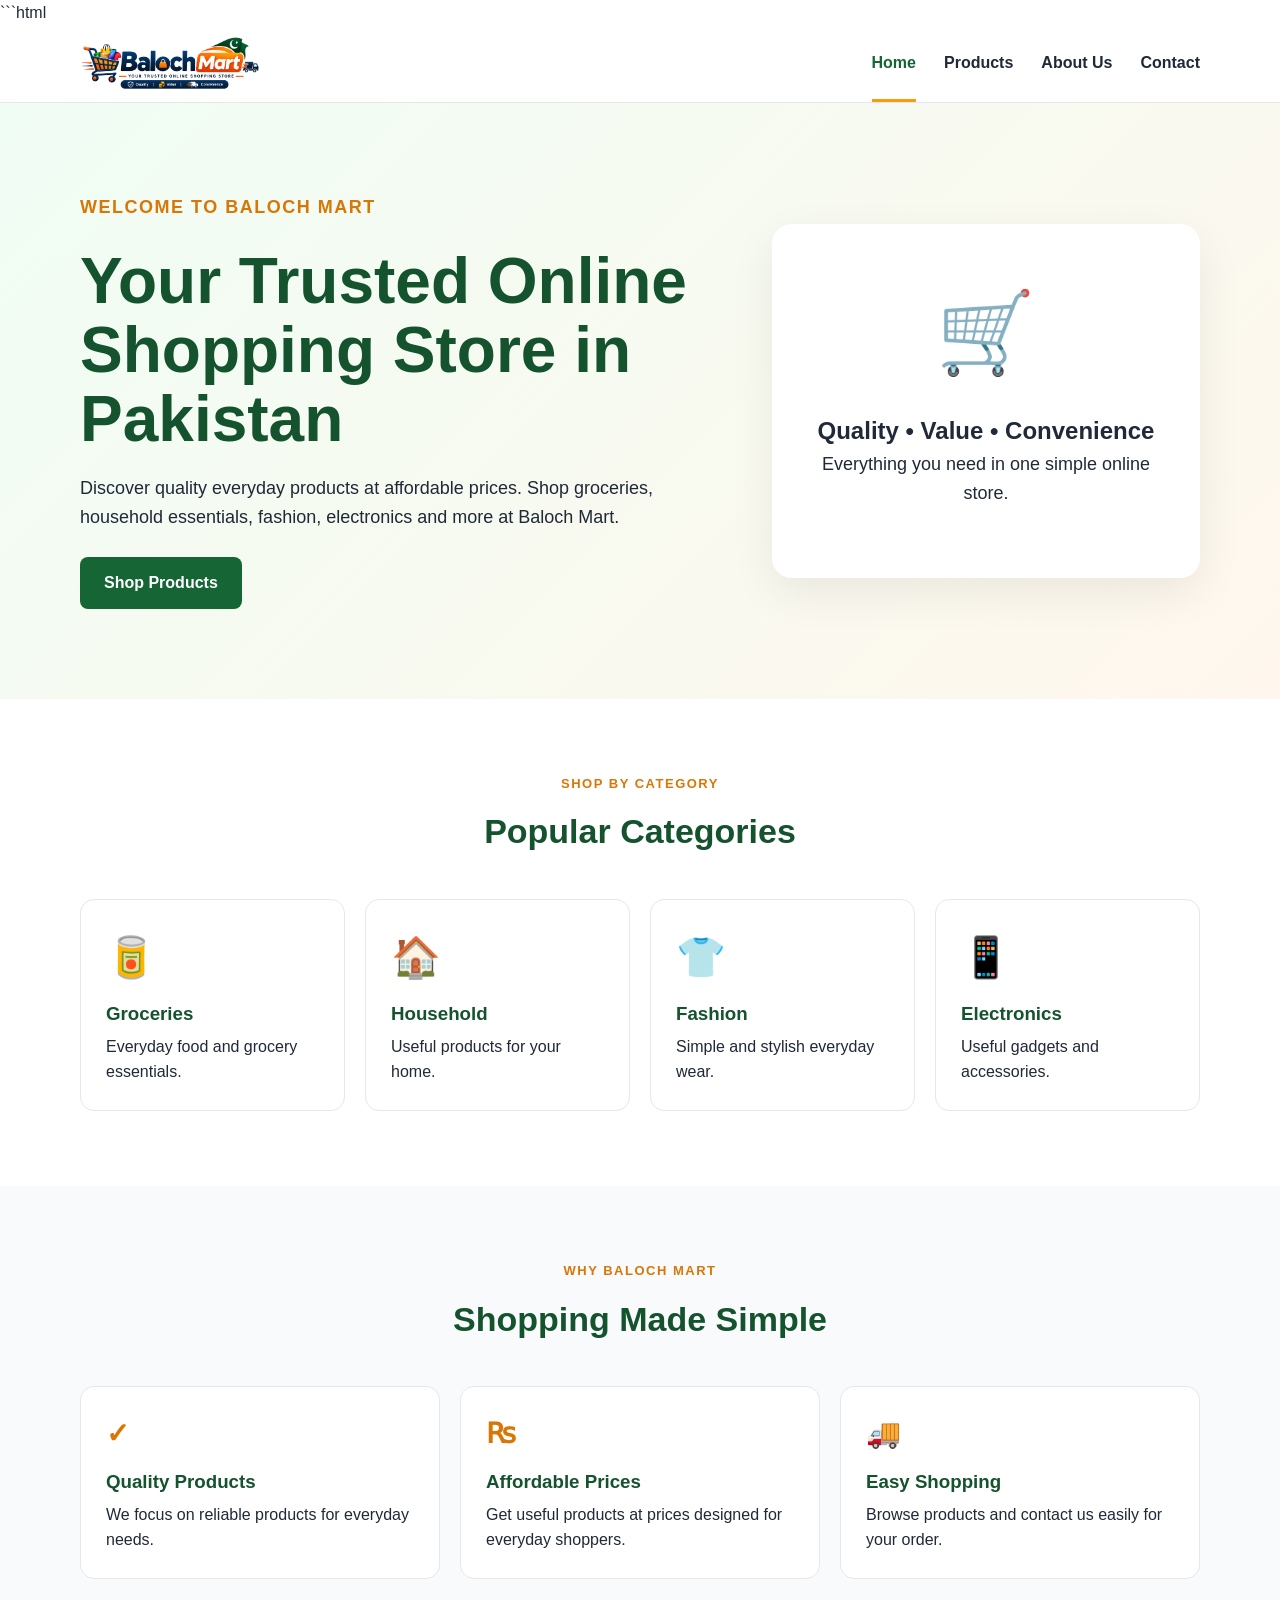
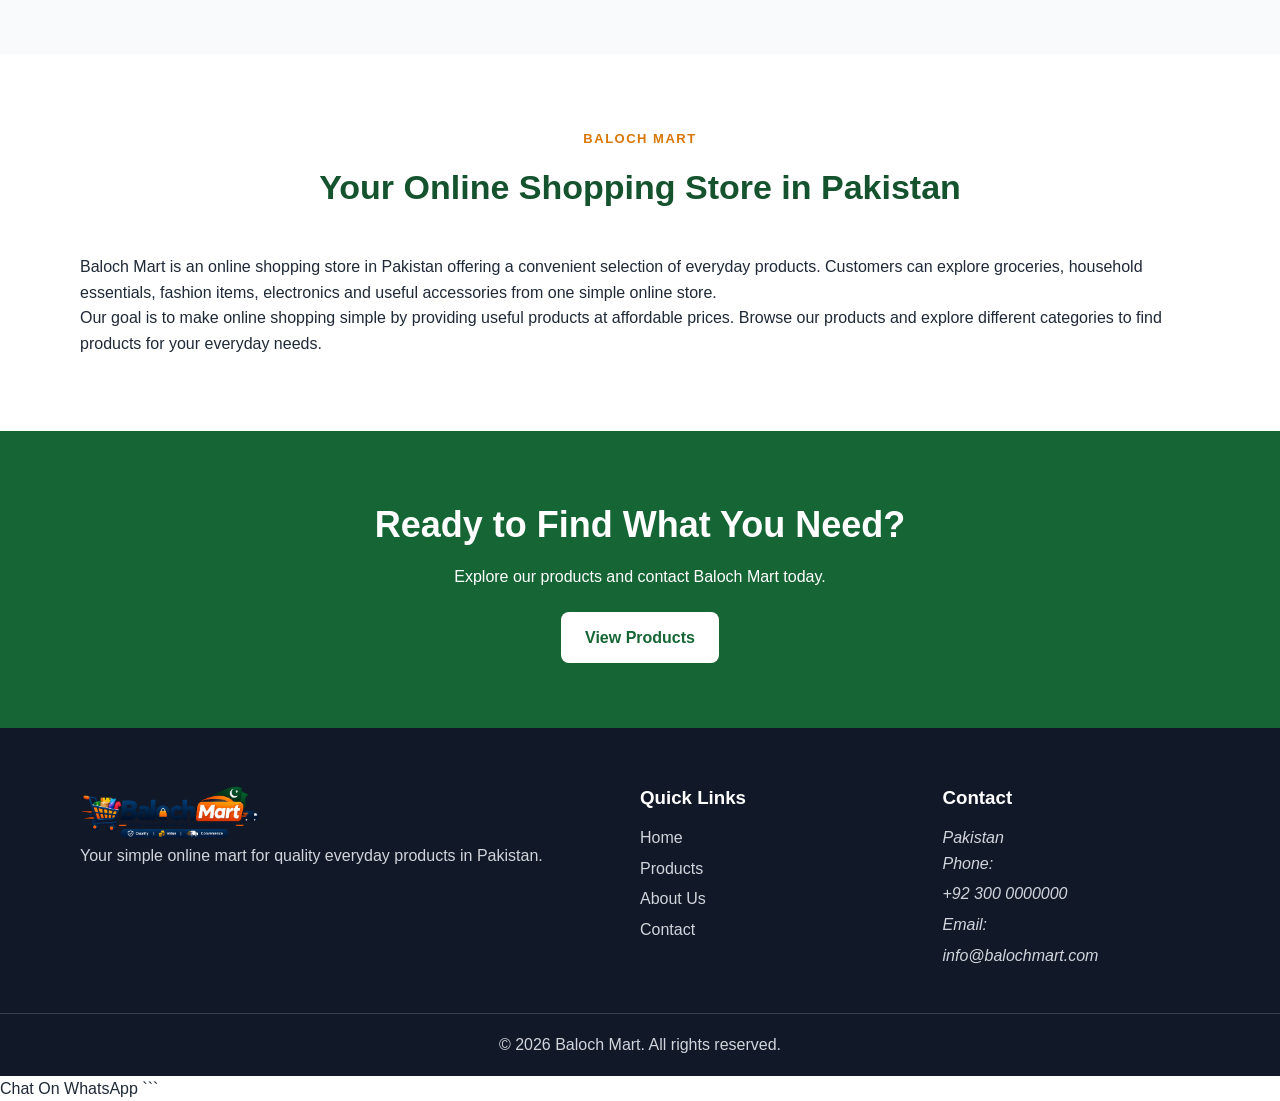
==== index.html @ 25682953 "Update index.html" ====
```html
<!DOCTYPE html>
<html lang="en">

<head>

    <!-- ==============================
         BASIC SEO
    =============================== -->

    <meta charset="UTF-8">

    <meta name="viewport"
          content="width=device-width, initial-scale=1.0">

    <title>
        Baloch Mart | Online Shopping Store in Pakistan
    </title>

    <meta name="description"
          content="Shop quality groceries, household essentials, fashion, electronics and everyday products at affordable prices from Baloch Mart, an online shopping store in Pakistan.">

    <meta name="robots"
          content="index, follow, max-image-preview:large, max-snippet:-1, max-video-preview:-1">

    <meta name="author"
          content="Baloch Mart">

    <meta name="language"
          content="English">

    <meta name="theme-color"
          content="#0f172a">


    <!-- ==============================
         CANONICAL
    =============================== -->

    <link rel="canonical"
          href="https://talibmari110-debug.github.io/balochmart/">


    <!-- ==============================
         FAVICON
    =============================== -->

    <link rel="icon"
          type="image/png"
          href="https://talibmari110-debug.github.io/balochmart/favicon.png">

    <link rel="apple-touch-icon"
          href="https://talibmari110-debug.github.io/balochmart/favicon.png">


    <!-- ==============================
         OPEN GRAPH / FACEBOOK
    =============================== -->

    <meta property="og:type"
          content="website">

    <meta property="og:title"
          content="Baloch Mart | Online Shopping Store in Pakistan">

    <meta property="og:description"
          content="Shop quality groceries, household essentials, fashion, electronics and everyday products at affordable prices from Baloch Mart.">

    <meta property="og:url"
          content="https://talibmari110-debug.github.io/balochmart/">

    <meta property="og:site_name"
          content="Baloch Mart">

    <meta property="og:locale"
          content="en_PK">

    <meta property="og:image"
          content="https://talibmari110-debug.github.io/balochmart/logo.png">

    <meta property="og:image:alt"
          content="Baloch Mart - Online Shopping Store in Pakistan">


    <!-- ==============================
         TWITTER / X
    =============================== -->

    <meta name="twitter:card"
          content="summary_large_image">

    <meta name="twitter:title"
          content="Baloch Mart | Online Shopping Store in Pakistan">

    <meta name="twitter:description"
          content="Shop groceries, household essentials, fashion, electronics and everyday products at affordable prices from Baloch Mart.">

    <meta name="twitter:image"
          content="https://talibmari110-debug.github.io/balochmart/logo.png">

    <meta name="twitter:image:alt"
          content="Baloch Mart Logo">


    <!-- ==============================
         PERFORMANCE
    =============================== -->

    <link rel="preconnect"
          href="https://fonts.googleapis.com">

    <link rel="preconnect"
          href="https://fonts.gstatic.com"
          crossorigin>


    <!-- ==============================
         STYLESHEET
    =============================== -->

    <link rel="stylesheet"
          href="css/style.css">


    <!-- ==============================
         ORGANIZATION / ONLINE STORE
    =============================== -->

    <script type="application/ld+json">
    {
        "@context": "https://schema.org",
        "@type": "OnlineStore",

        "@id": "https://talibmari110-debug.github.io/balochmart/#organization",

        "name": "Baloch Mart",

        "url": "https://talibmari110-debug.github.io/balochmart/",

        "logo": {
            "@type": "ImageObject",
            "url": "https://talibmari110-debug.github.io/balochmart/logo.png"
        },

        "image": "https://talibmari110-debug.github.io/balochmart/logo.png",

        "description": "Baloch Mart is an online shopping store in Pakistan offering groceries, household essentials, fashion, electronics and everyday products.",

        "email": "info@balochmart.com",

        "telephone": "+92 300 0000000",

        "areaServed": {
            "@type": "Country",
            "name": "Pakistan"
        }
    }
    </script>


    <!-- ==============================
         WEBSITE SCHEMA
    =============================== -->

    <script type="application/ld+json">
    {
        "@context": "https://schema.org",
        "@type": "WebSite",

        "@id": "https://talibmari110-debug.github.io/balochmart/#website",

        "url": "https://talibmari110-debug.github.io/balochmart/",

        "name": "Baloch Mart",

        "description": "Baloch Mart - Online Shopping Store in Pakistan",

        "publisher": {
            "@id": "https://talibmari110-debug.github.io/balochmart/#organization"
        },

        "potentialAction": {
            "@type": "SearchAction",
            "target": {
                "@type": "EntryPoint",
                "urlTemplate": "https://talibmari110-debug.github.io/balochmart/products.html?search={search_term_string}"
            },
            "query-input": "required name=search_term_string"
        }
    }
    </script>


</head>


<body>


    <!-- =================================
         HEADER
    ================================== -->

    <header class="site-header">

        <div class="container nav-wrap">


            <!-- LOGO -->

            <a class="logo"
               href="index.html"
               aria-label="Baloch Mart Home">

                <img
                    src="https://talibmari110-debug.github.io/balochmart/logo.png"
                    alt="Baloch Mart - Online Shopping Store in Pakistan"
                    width="180"
                    height="60"
                    loading="eager"
                    fetchpriority="high">

            </a>


            <!-- MOBILE MENU -->

            <button
                class="menu-btn"
                type="button"
                aria-label="Open navigation menu"
                aria-expanded="false">

                ☰

            </button>


            <!-- NAVIGATION -->

            <nav class="nav"
                 aria-label="Main navigation">

                <a class="active"
                   href="index.html"
                   aria-current="page">

                    Home

                </a>

                <a href="products.html">
                    Products
                </a>

                <a href="about.html">
                    About Us
                </a>

                <a href="contact.html">
                    Contact
                </a>

            </nav>

        </div>

    </header>


    <!-- =================================
         MAIN CONTENT
    ================================== -->

    <main>


        <!-- =================================
             HERO SECTION
        ================================== -->

        <section class="hero"
                 aria-labelledby="hero-title">

            <div class="container hero-content">


                <!-- HERO TEXT -->

                <div>

                    <p class="eyebrow">
                        WELCOME TO BALOCH MART
                    </p>


                    <h1 id="hero-title">
                        Your Trusted Online Shopping Store in Pakistan
                    </h1>


                    <p>
                        Discover quality everyday products at affordable
                        prices. Shop groceries, household essentials,
                        fashion, electronics and more at Baloch Mart.
                    </p>


                    <a class="btn"
                       href="products.html"
                       aria-label="Browse Baloch Mart products">

                        Shop Products

                    </a>

                </div>


                <!-- HERO CARD -->

                <div class="hero-card"
                     aria-label="Baloch Mart shopping benefits">

                    <div class="hero-icon"
                         aria-hidden="true">

                        🛒

                    </div>


                    <h2>
                        Quality • Value • Convenience
                    </h2>


                    <p>
                        Everything you need in one simple online store.
                    </p>

                </div>

            </div>

        </section>



        <!-- =================================
             POPULAR CATEGORIES
        ================================== -->

        <section class="section"
                 aria-labelledby="categories-title">

            <div class="container">


                <div class="section-heading">

                    <p class="eyebrow">
                        SHOP BY CATEGORY
                    </p>

                    <h2 id="categories-title">
                        Popular Categories
                    </h2>

                </div>


                <div class="category-grid">


                    <!-- GROCERIES -->

                    <a class="category-card"
                       href="products.html#groceries"
                       aria-label="Shop groceries">

                        <span aria-hidden="true">
                            🥫
                        </span>

                        <h3>
                            Groceries
                        </h3>

                        <p>
                            Everyday food and grocery essentials.
                        </p>

                    </a>


                    <!-- HOUSEHOLD -->

                    <a class="category-card"
                       href="products.html#household"
                       aria-label="Shop household products">

                        <span aria-hidden="true">
                            🏠
                        </span>

                        <h3>
                            Household
                        </h3>

                        <p>
                            Useful products for your home.
                        </p>

                    </a>


                    <!-- FASHION -->

                    <a class="category-card"
                       href="products.html#fashion"
                       aria-label="Shop fashion products">

                        <span aria-hidden="true">
                            👕
                        </span>

                        <h3>
                            Fashion
                        </h3>

                        <p>
                            Simple and stylish everyday wear.
                        </p>

                    </a>


                    <!-- ELECTRONICS -->

                    <a class="category-card"
                       href="products.html#electronics"
                       aria-label="Shop electronics">

                        <span aria-hidden="true">
                            📱
                        </span>

                        <h3>
                            Electronics
                        </h3>

                        <p>
                            Useful gadgets and accessories.
                        </p>

                    </a>


                </div>

            </div>

        </section>



        <!-- =================================
             WHY BALOCH MART
        ================================== -->

        <section class="section light"
                 aria-labelledby="why-title">

            <div class="container">


                <div class="section-heading">

                    <p class="eyebrow">
                        WHY BALOCH MART
                    </p>

                    <h2 id="why-title">
                        Shopping Made Simple
                    </h2>

                </div>


                <div class="feature-grid">


                    <!-- FEATURE 1 -->

                    <article class="feature">

                        <span aria-hidden="true">
                            ✓
                        </span>

                        <h3>
                            Quality Products
                        </h3>

                        <p>
                            We focus on reliable products for
                            everyday needs.
                        </p>

                    </article>


                    <!-- FEATURE 2 -->

                    <article class="feature">

                        <span aria-hidden="true">
                            ₨
                        </span>

                        <h3>
                            Affordable Prices
                        </h3>

                        <p>
                            Get useful products at prices designed
                            for everyday shoppers.
                        </p>

                    </article>


                    <!-- FEATURE 3 -->

                    <article class="feature">

                        <span aria-hidden="true">
                            🚚
                        </span>

                        <h3>
                            Easy Shopping
                        </h3>

                        <p>
                            Browse products and contact us easily
                            for your order.
                        </p>

                    </article>


                </div>

            </div>

        </section>



        <!-- =================================
             SEO CONTENT
        ================================== -->

        <section class="section"
                 aria-labelledby="about-store-title">

            <div class="container">

                <div class="section-heading">

                    <p class="eyebrow">
                        BALOCH MART
                    </p>

                    <h2 id="about-store-title">
                        Your Online Shopping Store in Pakistan
                    </h2>

                </div>


                <div class="seo-content">

                    <p>
                        Baloch Mart is an online shopping store in Pakistan
                        offering a convenient selection of everyday products.
                        Customers can explore groceries, household essentials,
                        fashion items, electronics and useful accessories
                        from one simple online store.
                    </p>


                    <p>
                        Our goal is to make online shopping simple by providing
                        useful products at affordable prices. Browse our
                        <a href="products.html">
                            products
                        </a>
                        and explore different categories to find products
                        for your everyday needs.
                    </p>

                </div>

            </div>

        </section>



        <!-- =================================
             CALL TO ACTION
        ================================== -->

        <section class="cta"
                 aria-labelledby="cta-title">

            <div class="container">

                <h2 id="cta-title">
                    Ready to Find What You Need?
                </h2>


                <p>
                    Explore our products and contact Baloch Mart today.
                </p>


                <a class="btn btn-light"
                   href="products.html">

                    View Products

                </a>

            </div>

        </section>


    </main>



    <!-- =================================
         FOOTER
    ================================== -->

    <footer class="footer">

        <div class="container footer-grid">


            <!-- FOOTER BRAND -->

            <div>

                <a class="logo footer-logo"
                   href="index.html"
                   aria-label="Baloch Mart Home">

                    <img
                        src="https://talibmari110-debug.github.io/balochmart/logo.png"
                        alt="Baloch Mart"
                        width="180"
                        height="60"
                        loading="lazy">

                </a>


                <p>
                    Your simple online mart for quality everyday products
                    in Pakistan.
                </p>

            </div>


            <!-- QUICK LINKS -->

            <div>

                <h3>
                    Quick Links
                </h3>


                <a href="index.html">
                    Home
                </a>

                <a href="products.html">
                    Products
                </a>

                <a href="about.html">
                    About Us
                </a>

                <a href="contact.html">
                    Contact
                </a>

            </div>


            <!-- CONTACT -->

            <div>

                <h3>
                    Contact
                </h3>


                <address>

                    <p>
                        Pakistan
                    </p>

                    <p>
                        Phone:
                        <a href="tel:+923000000000">
                            +92 300 0000000
                        </a>
                    </p>

                    <p>
                        Email:
                        <a href="mailto:info@balochmart.com">
                            info@balochmart.com
                        </a>
                    </p>

                </address>

            </div>


        </div>


        <!-- COPYRIGHT -->

        <div class="copyright">

            © 2026 Baloch Mart.
            All rights reserved.

        </div>

    </footer>



    <!-- =================================
         WHATSAPP
    ================================== -->

    <a
        class="whatsapp-button"
        href="https://wa.me/03032259008"
        target="_blank"
        rel="noopener noreferrer"
        aria-label="Chat with Baloch Mart on WhatsApp">

        Chat On WhatsApp

    </a>



    <!-- JAVASCRIPT -->

    <script src="js/script.js"></script>


</body>

</html>
```
---- css/style.css ----
*{box-sizing:border-box;margin:0;padding:0}html{scroll-behavior:smooth}body{font-family:Arial,Helvetica,sans-serif;color:#1f2937;line-height:1.6;background:#fff}a{text-decoration:none;color:inherit}.container{width:min(1120px,92%);margin:auto}.site-header{position:sticky;top:0;z-index:20;background:#fff;border-bottom:1px solid #e5e7eb}.nav-wrap{min-height:70px;display:flex;align-items:center;justify-content:space-between}.logo{font-size:25px;font-weight:800;color:#166534}.logo span{color:#f59e0b}.nav{display:flex;gap:28px}.nav a{font-weight:600;padding:24px 0;border-bottom:3px solid transparent}.nav a:hover,.nav a.active{color:#166534;border-color:#f59e0b}.menu-btn{display:none;border:0;background:none;font-size:25px;cursor:pointer}.hero{background:linear-gradient(135deg,#f0fdf4,#fff7ed);padding:90px 0}.hero-content{display:grid;grid-template-columns:1.5fr 1fr;gap:50px;align-items:center}.eyebrow{color:#d97706;font-weight:800;font-size:13px;letter-spacing:1.5px;margin-bottom:10px}.hero h1{font-size:clamp(38px,6vw,64px);line-height:1.08;margin-bottom:20px;color:#14532d}.hero p{font-size:18px;max-width:650px;margin-bottom:25px}.btn{display:inline-block;background:#166534;color:#fff;padding:13px 24px;border-radius:8px;font-weight:700;border:0;cursor:pointer}.btn:hover{background:#14532d}.btn-light{background:#fff;color:#166534}.hero-card{background:#fff;padding:45px;border-radius:20px;box-shadow:0 15px 45px #00000012;text-align:center}.hero-icon{font-size:80px;margin-bottom:15px}.section{padding:75px 0}.section.light{background:#f8fafc}.section-heading{text-align:center;margin-bottom:40px}.section-heading h2,.section h2{font-size:34px;color:#14532d;margin-bottom:12px}.category-grid,.feature-grid,.product-grid{display:grid;grid-template-columns:repeat(4,1fr);gap:20px}.category-card,.feature,.product-card{border:1px solid #e5e7eb;border-radius:14px;padding:25px;background:#fff;transition:.2s}.category-card:hover,.product-card:hover{transform:translateY(-4px);box-shadow:0 10px 25px #0000000d}.category-card span{font-size:40px}.category-card h3,.feature h3,.product-card h3{margin:10px 0 5px;color:#14532d}.feature-grid{grid-template-columns:repeat(3,1fr)}.feature span{font-size:28px;color:#d97706;font-weight:800}.cta{background:#166534;color:#fff;text-align:center;padding:65px 0}.cta h2{font-size:36px;margin-bottom:10px}.cta p{margin-bottom:22px}.footer{background:#111827;color:#d1d5db;padding-top:55px}.footer-grid{display:grid;grid-template-columns:2fr 1fr 1fr;gap:45px;padding-bottom:40px}.footer h3{color:#fff;margin-bottom:12px}.footer a:not(.logo){display:block;margin:5px 0}.footer-logo{color:#fff}.copyright{text-align:center;border-top:1px solid #374151;padding:18px}.page-hero{background:#f0fdf4;text-align:center;padding:60px 0}.page-hero h1{font-size:48px;color:#14532d}.page-hero p:last-child{font-size:18px}.product-category{margin-bottom:55px;scroll-margin-top:90px}.product-category h2{margin-bottom:20px}.product-grid{grid-template-columns:repeat(3,1fr)}.product-image{height:150px;background:#f8fafc;border-radius:10px;display:flex;align-items:center;justify-content:center;font-size:65px;margin-bottom:18px}.product-card strong{display:block;color:#d97706;font-size:18px;margin-top:10px}.search-box{max-width:550px;margin:0 auto 45px}.search-box label{display:block;font-weight:700;margin-bottom:8px}.search-box input,.contact-form input,.contact-form textarea{width:100%;padding:13px;border:1px solid #d1d5db;border-radius:8px;font:inherit}.no-results{text-align:center;padding:25px;background:#f8fafc;border-radius:10px}.content-narrow{max-width:900px}.content-narrow h2{margin-top:30px}.content-narrow p{margin-bottom:20px}.contact-grid{display:grid;grid-template-columns:1fr 1fr;gap:60px}.contact-form{display:flex;flex-direction:column;gap:8px}.contact-form label{font-weight:700;margin-top:8px}.contact-form .btn{margin-top:12px}.form-message{margin-top:10px;color:#166534;font-weight:700}@media(max-width:760px){.menu-btn{display:block}.nav{display:none;position:absolute;top:70px;left:0;right:0;background:#fff;padding:15px 4%;flex-direction:column;gap:0;border-bottom:1px solid #e5e7eb}.nav.open{display:flex}.nav a{padding:12px 0}.hero{padding:60px 0}.hero-content,.contact-grid{grid-template-columns:1fr}.category-grid,.feature-grid,.product-grid,.footer-grid{grid-template-columns:1fr 1fr}.page-hero h1{font-size:38px}}@media(max-width:480px){.category-grid,.feature-grid,.product-grid,.footer-grid{grid-template-columns:1fr}.hero h1{font-size:40px}}
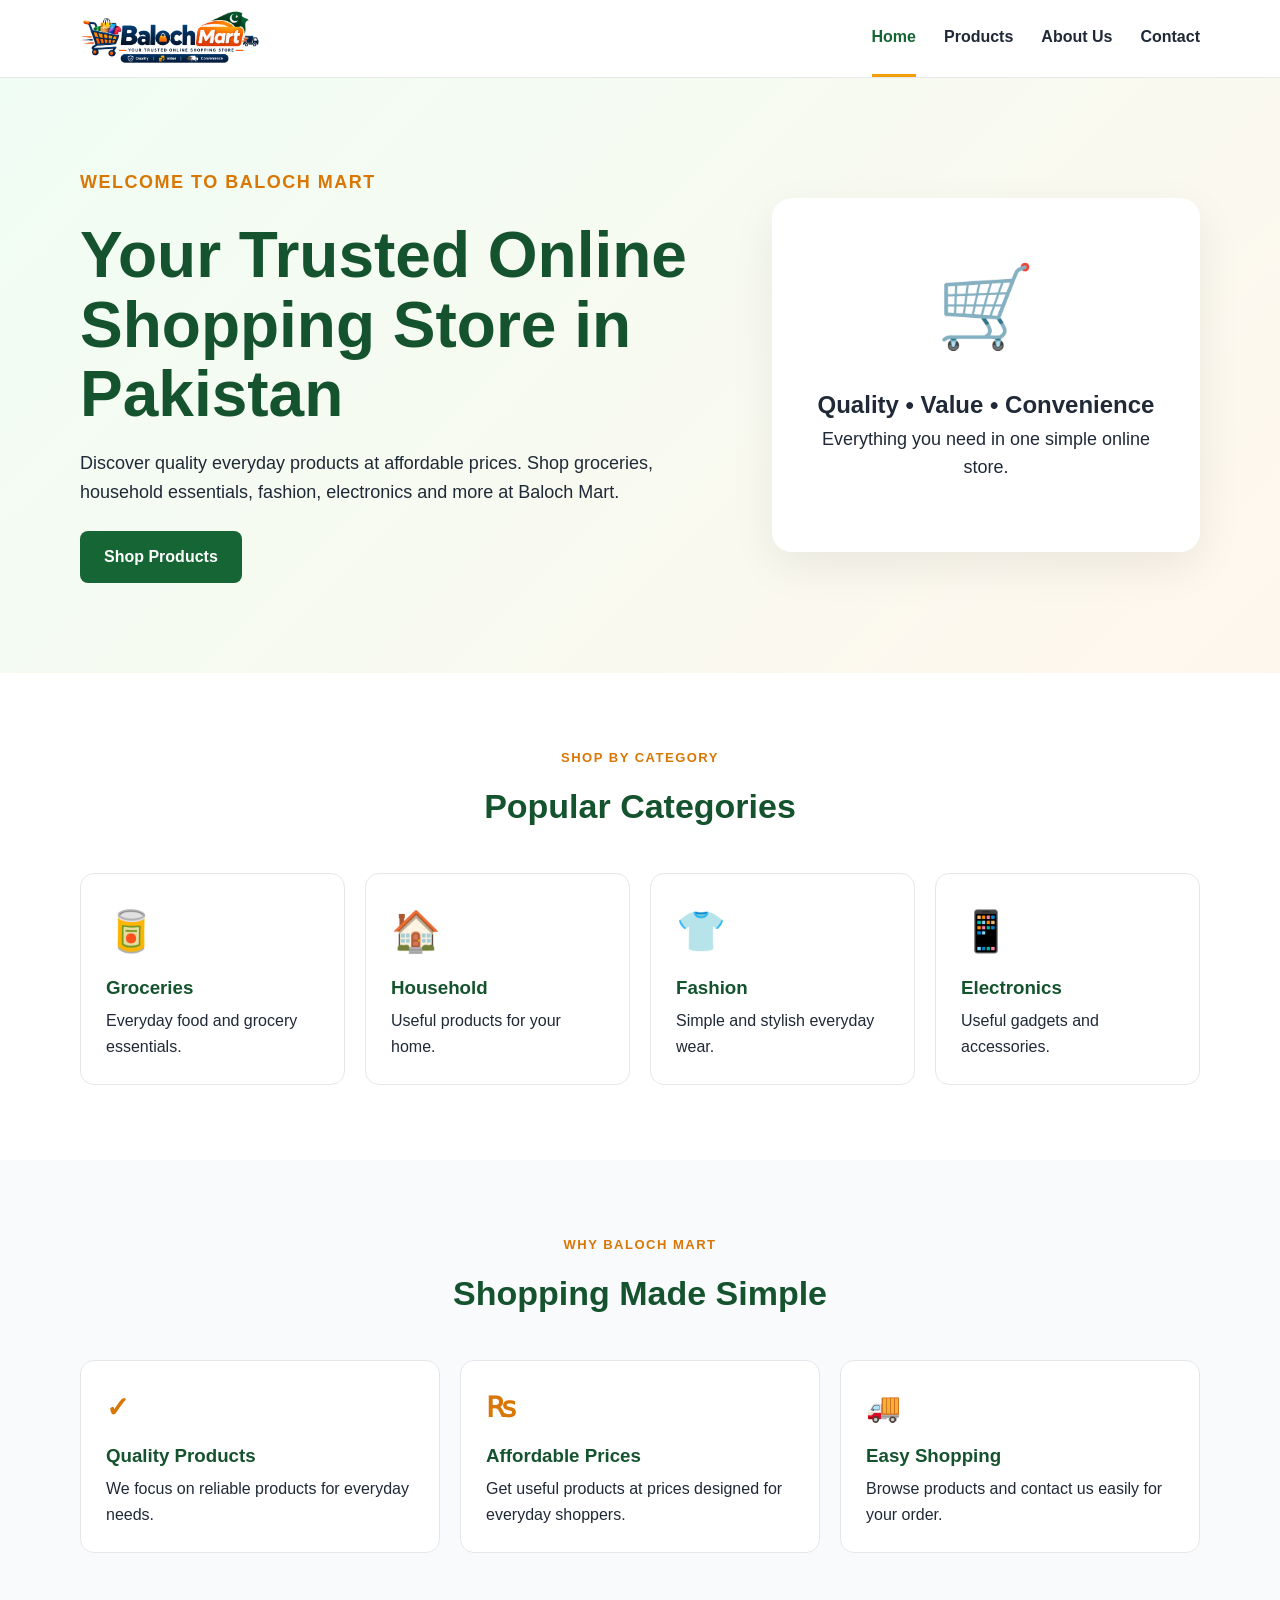
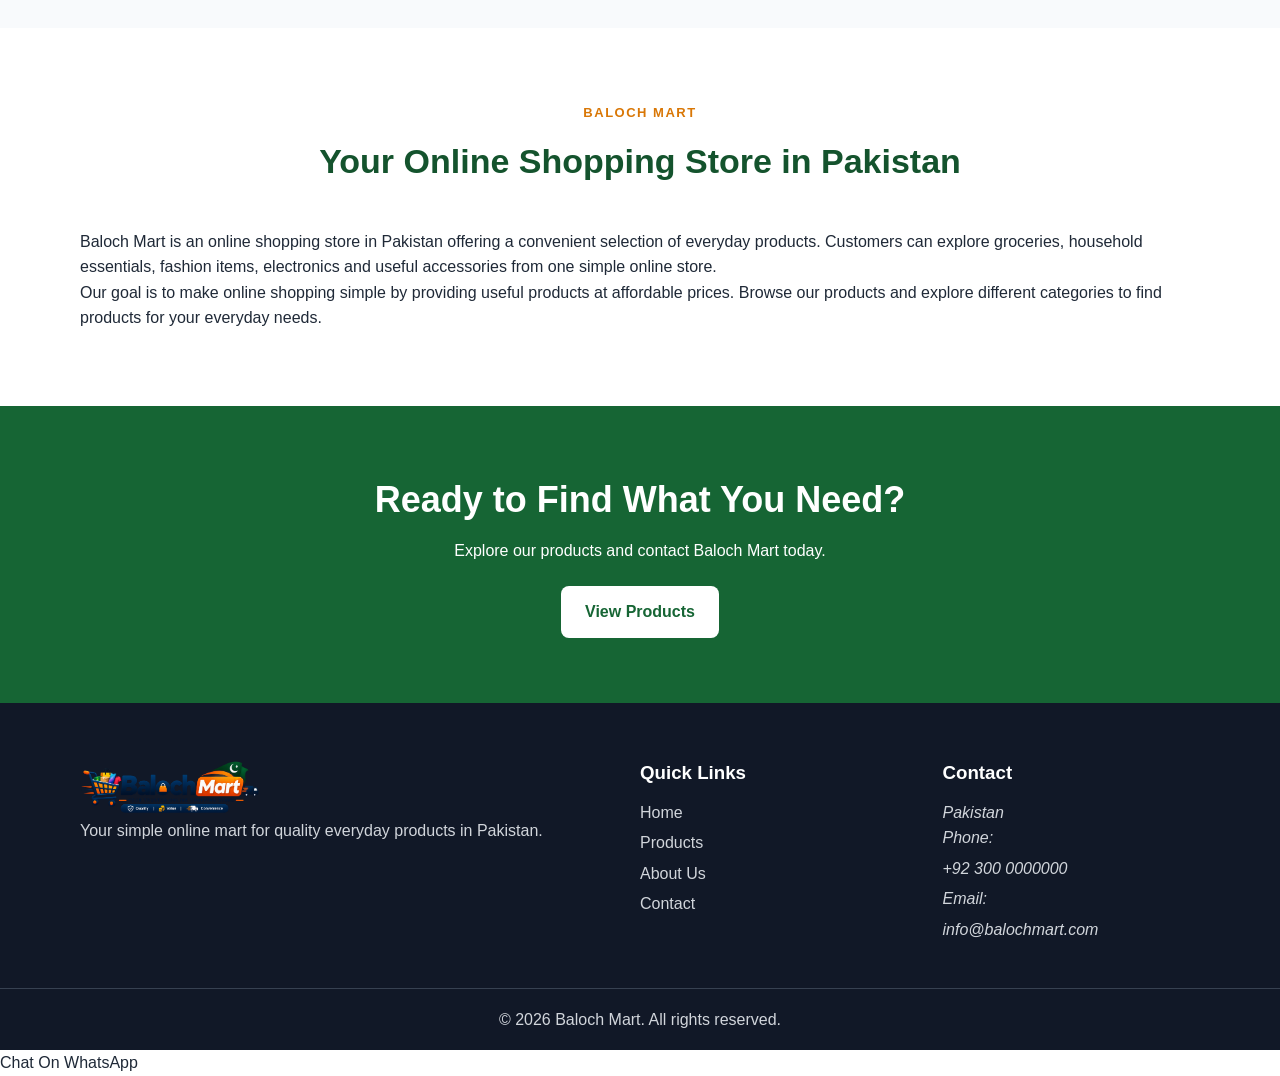
==== commit bd39c864: "Update index.html" ====
--- a/index.html
+++ b/index.html
@@ -1,4 +1,4 @@
-```html
+
 <!DOCTYPE html>
 <html lang="en">
 
@@ -783,4 +783,3 @@
 </body>
 
 </html>
-```
--- a/css/style.css
+++ b/css/style.css
@@ -1 +1,25 @@
 *{box-sizing:border-box;margin:0;padding:0}html{scroll-behavior:smooth}body{font-family:Arial,Helvetica,sans-serif;color:#1f2937;line-height:1.6;background:#fff}a{text-decoration:none;color:inherit}.container{width:min(1120px,92%);margin:auto}.site-header{position:sticky;top:0;z-index:20;background:#fff;border-bottom:1px solid #e5e7eb}.nav-wrap{min-height:70px;display:flex;align-items:center;justify-content:space-between}.logo{font-size:25px;font-weight:800;color:#166534}.logo span{color:#f59e0b}.nav{display:flex;gap:28px}.nav a{font-weight:600;padding:24px 0;border-bottom:3px solid transparent}.nav a:hover,.nav a.active{color:#166534;border-color:#f59e0b}.menu-btn{display:none;border:0;background:none;font-size:25px;cursor:pointer}.hero{background:linear-gradient(135deg,#f0fdf4,#fff7ed);padding:90px 0}.hero-content{display:grid;grid-template-columns:1.5fr 1fr;gap:50px;align-items:center}.eyebrow{color:#d97706;font-weight:800;font-size:13px;letter-spacing:1.5px;margin-bottom:10px}.hero h1{font-size:clamp(38px,6vw,64px);line-height:1.08;margin-bottom:20px;color:#14532d}.hero p{font-size:18px;max-width:650px;margin-bottom:25px}.btn{display:inline-block;background:#166534;color:#fff;padding:13px 24px;border-radius:8px;font-weight:700;border:0;cursor:pointer}.btn:hover{background:#14532d}.btn-light{background:#fff;color:#166534}.hero-card{background:#fff;padding:45px;border-radius:20px;box-shadow:0 15px 45px #00000012;text-align:center}.hero-icon{font-size:80px;margin-bottom:15px}.section{padding:75px 0}.section.light{background:#f8fafc}.section-heading{text-align:center;margin-bottom:40px}.section-heading h2,.section h2{font-size:34px;color:#14532d;margin-bottom:12px}.category-grid,.feature-grid,.product-grid{display:grid;grid-template-columns:repeat(4,1fr);gap:20px}.category-card,.feature,.product-card{border:1px solid #e5e7eb;border-radius:14px;padding:25px;background:#fff;transition:.2s}.category-card:hover,.product-card:hover{transform:translateY(-4px);box-shadow:0 10px 25px #0000000d}.category-card span{font-size:40px}.category-card h3,.feature h3,.product-card h3{margin:10px 0 5px;color:#14532d}.feature-grid{grid-template-columns:repeat(3,1fr)}.feature span{font-size:28px;color:#d97706;font-weight:800}.cta{background:#166534;color:#fff;text-align:center;padding:65px 0}.cta h2{font-size:36px;margin-bottom:10px}.cta p{margin-bottom:22px}.footer{background:#111827;color:#d1d5db;padding-top:55px}.footer-grid{display:grid;grid-template-columns:2fr 1fr 1fr;gap:45px;padding-bottom:40px}.footer h3{color:#fff;margin-bottom:12px}.footer a:not(.logo){display:block;margin:5px 0}.footer-logo{color:#fff}.copyright{text-align:center;border-top:1px solid #374151;padding:18px}.page-hero{background:#f0fdf4;text-align:center;padding:60px 0}.page-hero h1{font-size:48px;color:#14532d}.page-hero p:last-child{font-size:18px}.product-category{margin-bottom:55px;scroll-margin-top:90px}.product-category h2{margin-bottom:20px}.product-grid{grid-template-columns:repeat(3,1fr)}.product-image{height:150px;background:#f8fafc;border-radius:10px;display:flex;align-items:center;justify-content:center;font-size:65px;margin-bottom:18px}.product-card strong{display:block;color:#d97706;font-size:18px;margin-top:10px}.search-box{max-width:550px;margin:0 auto 45px}.search-box label{display:block;font-weight:700;margin-bottom:8px}.search-box input,.contact-form input,.contact-form textarea{width:100%;padding:13px;border:1px solid #d1d5db;border-radius:8px;font:inherit}.no-results{text-align:center;padding:25px;background:#f8fafc;border-radius:10px}.content-narrow{max-width:900px}.content-narrow h2{margin-top:30px}.content-narrow p{margin-bottom:20px}.contact-grid{display:grid;grid-template-columns:1fr 1fr;gap:60px}.contact-form{display:flex;flex-direction:column;gap:8px}.contact-form label{font-weight:700;margin-top:8px}.contact-form .btn{margin-top:12px}.form-message{margin-top:10px;color:#166534;font-weight:700}@media(max-width:760px){.menu-btn{display:block}.nav{display:none;position:absolute;top:70px;left:0;right:0;background:#fff;padding:15px 4%;flex-direction:column;gap:0;border-bottom:1px solid #e5e7eb}.nav.open{display:flex}.nav a{padding:12px 0}.hero{padding:60px 0}.hero-content,.contact-grid{grid-template-columns:1fr}.category-grid,.feature-grid,.product-grid,.footer-grid{grid-template-columns:1fr 1fr}.page-hero h1{font-size:38px}}@media(max-width:480px){.category-grid,.feature-grid,.product-grid,.footer-grid{grid-template-columns:1fr}.hero h1{font-size:40px}}
+.logo img {
+    display: block;
+    width: 180px;
+    height: 60px;
+    object-fit: contain;
+}
+
+.footer-logo img {
+    width: 180px;
+    height: 60px;
+    object-fit: contain;
+}
+
+@media (max-width: 768px) {
+    .logo img {
+        width: 145px;
+        height: auto;
+    }
+
+    .footer-logo img {
+        width: 160px;
+        height: auto;
+    }
+}
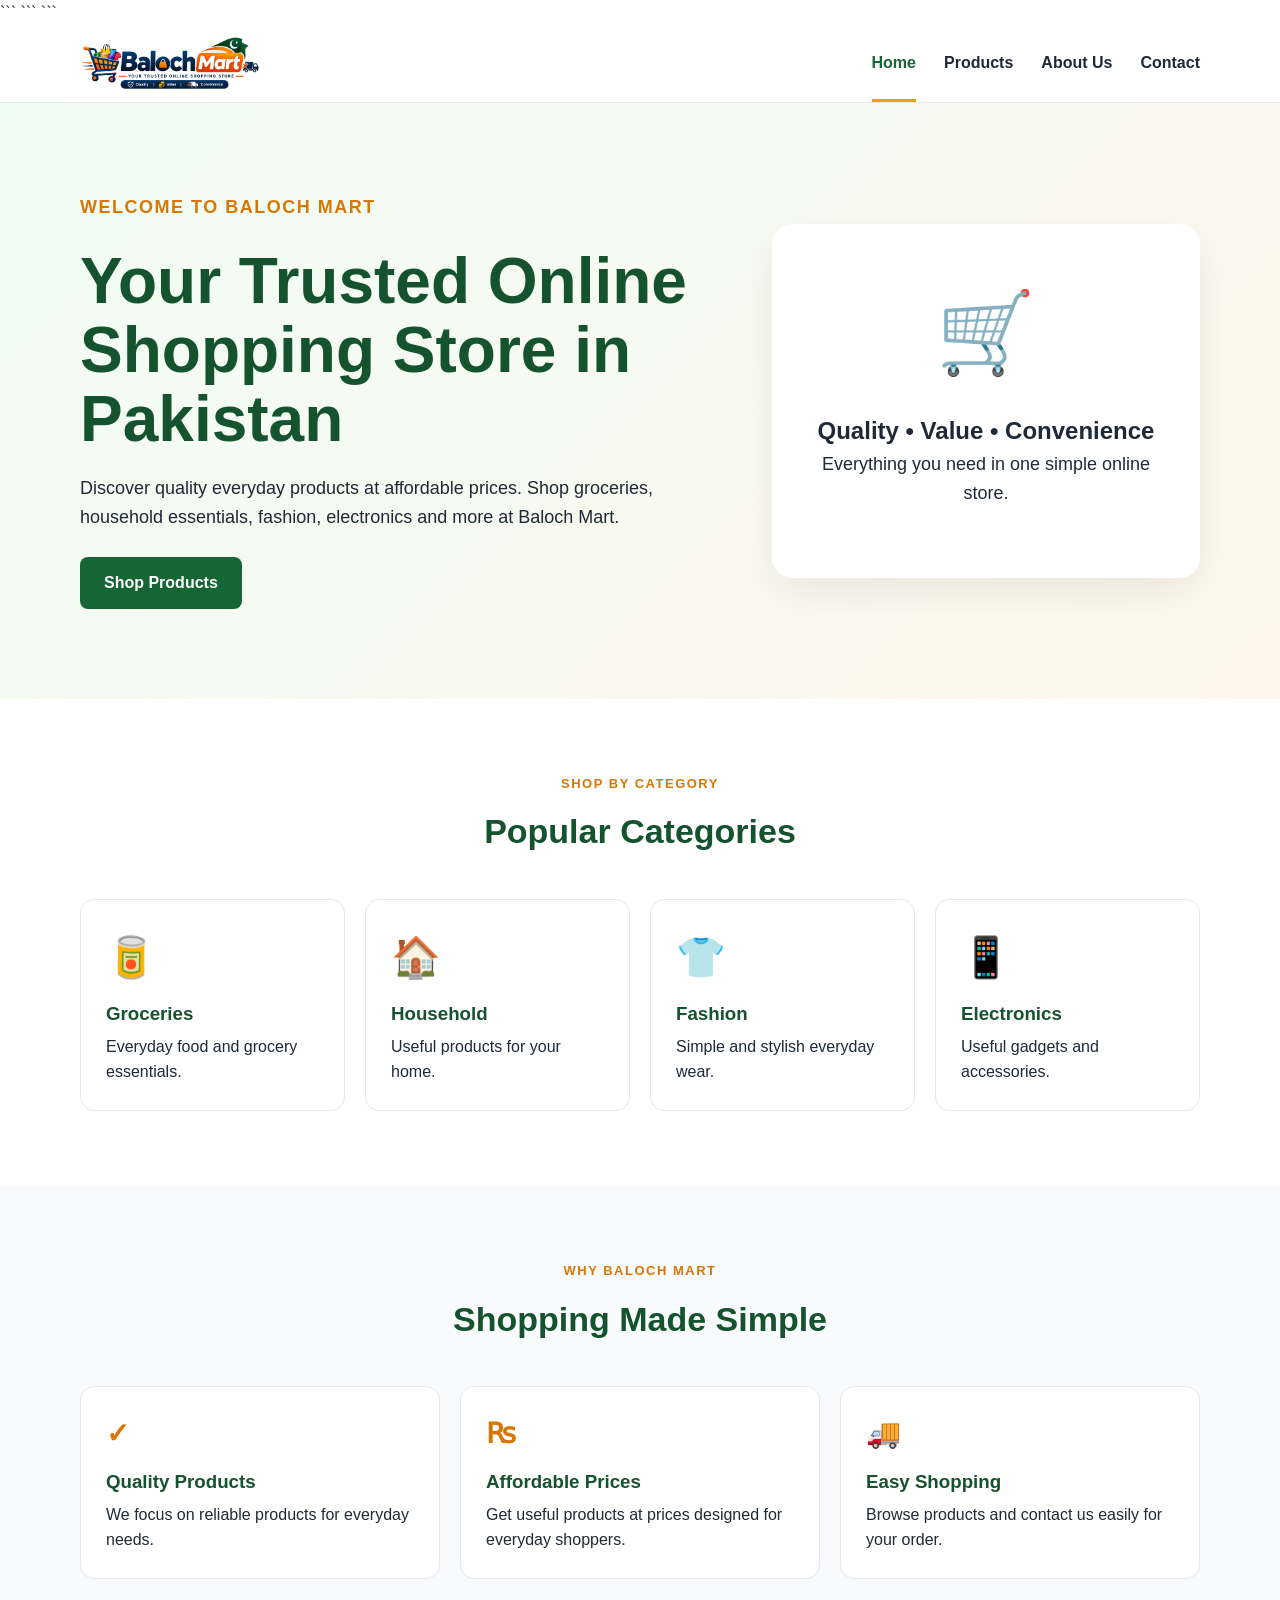
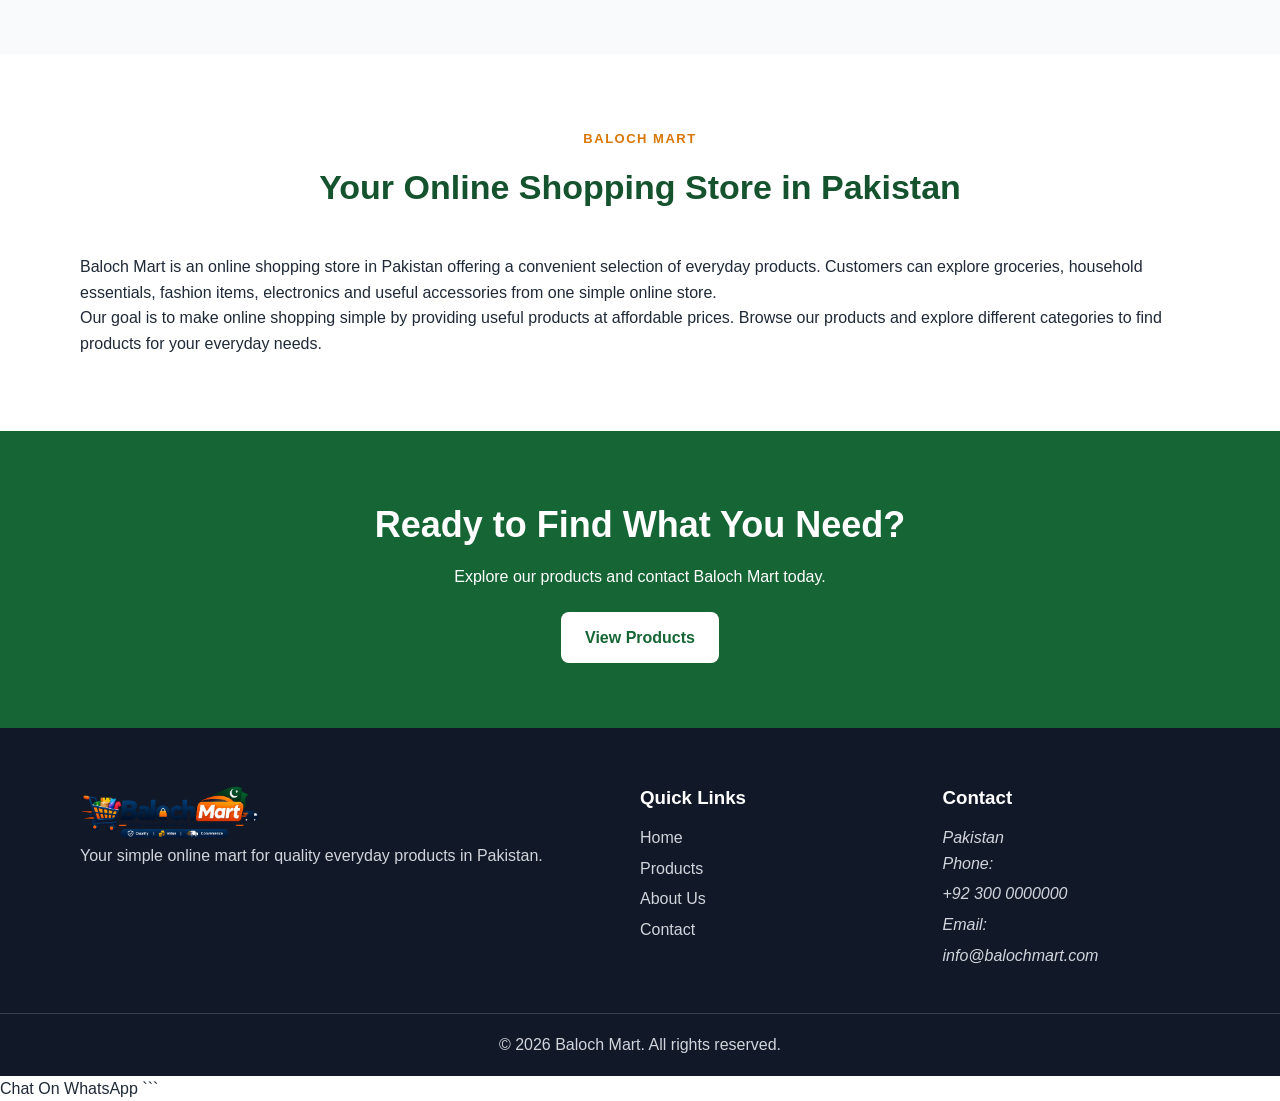
==== commit 180d0487: "Update index.html" ====
--- a/index.html
+++ b/index.html
@@ -1,784 +1,852 @@
-
 <!DOCTYPE html>
+
 <html lang="en">
 
 <head>
 
-    <!-- ==============================
-         BASIC SEO
-    =============================== -->
-
-    <meta charset="UTF-8">
-
-    <meta name="viewport"
-          content="width=device-width, initial-scale=1.0">
-
-    <title>
-        Baloch Mart | Online Shopping Store in Pakistan
-    </title>
-
-    <meta name="description"
-          content="Shop quality groceries, household essentials, fashion, electronics and everyday products at affordable prices from Baloch Mart, an online shopping store in Pakistan.">
-
-    <meta name="robots"
-          content="index, follow, max-image-preview:large, max-snippet:-1, max-video-preview:-1">
-
-    <meta name="author"
-          content="Baloch Mart">
-
-    <meta name="language"
-          content="English">
-
-    <meta name="theme-color"
-          content="#0f172a">
-
-
-    <!-- ==============================
-         CANONICAL
-    =============================== -->
-
-    <link rel="canonical"
-          href="https://talibmari110-debug.github.io/balochmart/">
-
-
-    <!-- ==============================
-         FAVICON
-    =============================== -->
-
-    <link rel="icon"
-          type="image/png"
-          href="https://talibmari110-debug.github.io/balochmart/favicon.png">
-
-    <link rel="apple-touch-icon"
-          href="https://talibmari110-debug.github.io/balochmart/favicon.png">
-
-
-    <!-- ==============================
-         OPEN GRAPH / FACEBOOK
-    =============================== -->
-
-    <meta property="og:type"
-          content="website">
-
-    <meta property="og:title"
-          content="Baloch Mart | Online Shopping Store in Pakistan">
-
-    <meta property="og:description"
-          content="Shop quality groceries, household essentials, fashion, electronics and everyday products at affordable prices from Baloch Mart.">
-
-    <meta property="og:url"
-          content="https://talibmari110-debug.github.io/balochmart/">
-
-    <meta property="og:site_name"
-          content="Baloch Mart">
-
-    <meta property="og:locale"
-          content="en_PK">
-
-    <meta property="og:image"
-          content="https://talibmari110-debug.github.io/balochmart/logo.png">
-
-    <meta property="og:image:alt"
-          content="Baloch Mart - Online Shopping Store in Pakistan">
-
-
-    <!-- ==============================
-         TWITTER / X
-    =============================== -->
-
-    <meta name="twitter:card"
-          content="summary_large_image">
-
-    <meta name="twitter:title"
-          content="Baloch Mart | Online Shopping Store in Pakistan">
-
-    <meta name="twitter:description"
-          content="Shop groceries, household essentials, fashion, electronics and everyday products at affordable prices from Baloch Mart.">
-
-    <meta name="twitter:image"
-          content="https://talibmari110-debug.github.io/balochmart/logo.png">
-
-    <meta name="twitter:image:alt"
-          content="Baloch Mart Logo">
-
-
-    <!-- ==============================
-         PERFORMANCE
-    =============================== -->
-
-    <link rel="preconnect"
-          href="https://fonts.googleapis.com">
-
-    <link rel="preconnect"
-          href="https://fonts.gstatic.com"
-          crossorigin>
-
-
-    <!-- ==============================
-         STYLESHEET
-    =============================== -->
-
-    <link rel="stylesheet"
-          href="css/style.css">
-
-
-    <!-- ==============================
-         ORGANIZATION / ONLINE STORE
-    =============================== -->
-
-    <script type="application/ld+json">
-    {
-        "@context": "https://schema.org",
-        "@type": "OnlineStore",
-
-        "@id": "https://talibmari110-debug.github.io/balochmart/#organization",
-
-        "name": "Baloch Mart",
-
-        "url": "https://talibmari110-debug.github.io/balochmart/",
-
-        "logo": {
-            "@type": "ImageObject",
-            "url": "https://talibmari110-debug.github.io/balochmart/logo.png"
+```
+<!-- ==================================================
+     BASIC SEO
+================================================== -->
+
+<meta charset="UTF-8">
+
+<meta name="viewport"
+      content="width=device-width, initial-scale=1.0">
+
+<title>Baloch Mart | Online Shopping Store in Pakistan</title>
+
+<meta name="description"
+      content="Shop quality groceries, household essentials, fashion, electronics and everyday products at affordable prices from Baloch Mart, an online shopping store in Pakistan.">
+
+<meta name="robots"
+      content="index, follow, max-image-preview:large, max-snippet:-1, max-video-preview:-1">
+
+<meta name="googlebot"
+      content="index, follow, max-image-preview:large, max-snippet:-1, max-video-preview:-1">
+
+<meta name="author"
+      content="Baloch Mart">
+
+<meta name="theme-color"
+      content="#0f172a">
+
+<meta name="format-detection"
+      content="telephone=no">
+
+
+<!-- ==================================================
+     CANONICAL
+================================================== -->
+
+<link rel="canonical"
+      href="https://talibmari110-debug.github.io/balochmart/">
+
+
+<!-- ==================================================
+     FAVICON
+================================================== -->
+
+<link rel="icon"
+      type="image/png"
+      sizes="1024x1024"
+      href="https://talibmari110-debug.github.io/balochmart/favicon.png">
+
+<link rel="apple-touch-icon"
+      sizes="1024x1024"
+      href="https://talibmari110-debug.github.io/balochmart/favicon.png">
+
+
+<!-- ==================================================
+     OPEN GRAPH
+================================================== -->
+
+<meta property="og:type"
+      content="website">
+
+<meta property="og:url"
+      content="https://talibmari110-debug.github.io/balochmart/">
+
+<meta property="og:title"
+      content="Baloch Mart | Online Shopping Store in Pakistan">
+
+<meta property="og:description"
+      content="Shop groceries, household essentials, fashion, electronics and everyday products at affordable prices from Baloch Mart.">
+
+<meta property="og:site_name"
+      content="Baloch Mart">
+
+<meta property="og:locale"
+      content="en_PK">
+
+<meta property="og:image"
+      content="https://talibmari110-debug.github.io/balochmart/logo.png">
+
+<meta property="og:image:alt"
+      content="Baloch Mart - Online Shopping Store in Pakistan">
+
+<meta property="og:image:type"
+      content="image/png">
+
+
+<!-- ==================================================
+     TWITTER / X
+================================================== -->
+
+<meta name="twitter:card"
+      content="summary_large_image">
+
+<meta name="twitter:title"
+      content="Baloch Mart | Online Shopping Store in Pakistan">
+
+<meta name="twitter:description"
+      content="Shop groceries, household essentials, fashion, electronics and everyday products from Baloch Mart.">
+
+<meta name="twitter:image"
+      content="https://talibmari110-debug.github.io/balochmart/logo.png">
+
+<meta name="twitter:image:alt"
+      content="Baloch Mart Logo">
+
+
+<!-- ==================================================
+     PERFORMANCE
+================================================== -->
+
+<link rel="preconnect"
+      href="https://fonts.googleapis.com">
+
+<link rel="preconnect"
+      href="https://fonts.gstatic.com"
+      crossorigin>
+
+
+<!-- ==================================================
+     STYLESHEET
+================================================== -->
+
+<link rel="stylesheet"
+      href="css/style.css">
+
+
+<!-- ==================================================
+     ORGANIZATION / ONLINE STORE SCHEMA
+================================================== -->
+
+<script type="application/ld+json">
+{
+    "@context": "https://schema.org",
+    "@type": "OnlineStore",
+
+    "@id": "https://talibmari110-debug.github.io/balochmart/#organization",
+
+    "name": "Baloch Mart",
+
+    "alternateName": "Baloch Mart Online Store",
+
+    "url": "https://talibmari110-debug.github.io/balochmart/",
+
+    "logo": {
+        "@type": "ImageObject",
+        "url": "https://talibmari110-debug.github.io/balochmart/favicon.png",
+        "contentUrl": "https://talibmari110-debug.github.io/balochmart/favicon.png",
+        "width": 1024,
+        "height": 1024
+    },
+
+    "image": {
+        "@type": "ImageObject",
+        "url": "https://talibmari110-debug.github.io/balochmart/logo.png"
+    },
+
+    "description": "Baloch Mart is an online shopping store in Pakistan offering groceries, household essentials, fashion, electronics and everyday products.",
+
+    "areaServed": {
+        "@type": "Country",
+        "name": "Pakistan"
+    }
+}
+</script>
+
+
+<!-- ==================================================
+     WEBSITE SCHEMA
+================================================== -->
+
+<script type="application/ld+json">
+{
+    "@context": "https://schema.org",
+
+    "@type": "WebSite",
+
+    "@id": "https://talibmari110-debug.github.io/balochmart/#website",
+
+    "url": "https://talibmari110-debug.github.io/balochmart/",
+
+    "name": "Baloch Mart",
+
+    "description": "Baloch Mart - Online Shopping Store in Pakistan",
+
+    "publisher": {
+        "@id": "https://talibmari110-debug.github.io/balochmart/#organization"
+    },
+
+    "inLanguage": "en-PK",
+
+    "potentialAction": {
+        "@type": "SearchAction",
+
+        "target": {
+            "@type": "EntryPoint",
+            "urlTemplate": "https://talibmari110-debug.github.io/balochmart/products.html?search={search_term_string}"
         },
 
-        "image": "https://talibmari110-debug.github.io/balochmart/logo.png",
-
-        "description": "Baloch Mart is an online shopping store in Pakistan offering groceries, household essentials, fashion, electronics and everyday products.",
-
-        "email": "info@balochmart.com",
-
-        "telephone": "+92 300 0000000",
-
-        "areaServed": {
-            "@type": "Country",
-            "name": "Pakistan"
+        "query-input": "required name=search_term_string"
+    }
+}
+</script>
+
+
+<!-- ==================================================
+     WEBPAGE SCHEMA
+================================================== -->
+
+<script type="application/ld+json">
+{
+    "@context": "https://schema.org",
+
+    "@type": "WebPage",
+
+    "@id": "https://talibmari110-debug.github.io/balochmart/#webpage",
+
+    "url": "https://talibmari110-debug.github.io/balochmart/",
+
+    "name": "Baloch Mart | Online Shopping Store in Pakistan",
+
+    "description": "Shop groceries, household essentials, fashion, electronics and everyday products at affordable prices from Baloch Mart.",
+
+    "isPartOf": {
+        "@id": "https://talibmari110-debug.github.io/balochmart/#website"
+    },
+
+    "about": {
+        "@id": "https://talibmari110-debug.github.io/balochmart/#organization"
+    },
+
+    "inLanguage": "en-PK"
+}
+</script>
+
+
+<!-- ==================================================
+     BREADCRUMB SCHEMA
+================================================== -->
+
+<script type="application/ld+json">
+{
+    "@context": "https://schema.org",
+
+    "@type": "BreadcrumbList",
+
+    "itemListElement": [
+        {
+            "@type": "ListItem",
+            "position": 1,
+            "name": "Home",
+            "item": "https://talibmari110-debug.github.io/balochmart/"
         }
-    }
-    </script>
-
-
-    <!-- ==============================
-         WEBSITE SCHEMA
-    =============================== -->
-
-    <script type="application/ld+json">
-    {
-        "@context": "https://schema.org",
-        "@type": "WebSite",
-
-        "@id": "https://talibmari110-debug.github.io/balochmart/#website",
-
-        "url": "https://talibmari110-debug.github.io/balochmart/",
-
-        "name": "Baloch Mart",
-
-        "description": "Baloch Mart - Online Shopping Store in Pakistan",
-
-        "publisher": {
-            "@id": "https://talibmari110-debug.github.io/balochmart/#organization"
-        },
-
-        "potentialAction": {
-            "@type": "SearchAction",
-            "target": {
-                "@type": "EntryPoint",
-                "urlTemplate": "https://talibmari110-debug.github.io/balochmart/products.html?search={search_term_string}"
-            },
-            "query-input": "required name=search_term_string"
-        }
-    }
-    </script>
-
+    ]
+}
+</script>
+```
 
 </head>
 
-
 <body>
 
-
-    <!-- =================================
-         HEADER
-    ================================== -->
-
-    <header class="site-header">
-
-        <div class="container nav-wrap">
-
-
-            <!-- LOGO -->
-
-            <a class="logo"
-               href="index.html"
-               aria-label="Baloch Mart Home">
+```
+<!-- ==================================================
+     HEADER
+================================================== -->
+
+<header class="site-header">
+
+    <div class="container nav-wrap">
+
+
+        <!-- LOGO -->
+
+        <a class="logo"
+           href="index.html"
+           aria-label="Baloch Mart Home">
+
+            <img
+                src="https://talibmari110-debug.github.io/balochmart/logo.png"
+                alt="Baloch Mart - Online Shopping Store in Pakistan"
+                width="180"
+                height="60"
+                loading="eager"
+                fetchpriority="high"
+                decoding="async">
+
+        </a>
+
+
+        <!-- MOBILE MENU -->
+
+        <button
+            class="menu-btn"
+            type="button"
+            aria-label="Open navigation menu"
+            aria-expanded="false"
+            aria-controls="main-navigation">
+
+            ☰
+
+        </button>
+
+
+        <!-- NAVIGATION -->
+
+        <nav
+            class="nav"
+            id="main-navigation"
+            aria-label="Main navigation">
+
+            <a
+                class="active"
+                href="index.html"
+                aria-current="page">
+
+                Home
+
+            </a>
+
+            <a href="products.html">
+                Products
+            </a>
+
+            <a href="about.html">
+                About Us
+            </a>
+
+            <a href="contact.html">
+                Contact
+            </a>
+
+        </nav>
+
+    </div>
+
+</header>
+
+
+<!-- ==================================================
+     MAIN CONTENT
+================================================== -->
+
+<main>
+
+
+    <!-- ==================================================
+         HERO
+    ================================================== -->
+
+    <section
+        class="hero"
+        aria-labelledby="hero-title">
+
+        <div class="container hero-content">
+
+
+            <div>
+
+                <p class="eyebrow">
+                    WELCOME TO BALOCH MART
+                </p>
+
+
+                <h1 id="hero-title">
+                    Your Trusted Online Shopping Store in Pakistan
+                </h1>
+
+
+                <p>
+                    Discover quality everyday products at affordable
+                    prices. Shop groceries, household essentials,
+                    fashion, electronics and more at Baloch Mart.
+                </p>
+
+
+                <a
+                    class="btn"
+                    href="products.html"
+                    aria-label="Browse Baloch Mart products">
+
+                    Shop Products
+
+                </a>
+
+            </div>
+
+
+            <div
+                class="hero-card"
+                aria-label="Baloch Mart shopping benefits">
+
+                <div
+                    class="hero-icon"
+                    aria-hidden="true">
+
+                    🛒
+
+                </div>
+
+
+                <h2>
+                    Quality • Value • Convenience
+                </h2>
+
+
+                <p>
+                    Everything you need in one simple online store.
+                </p>
+
+            </div>
+
+        </div>
+
+    </section>
+
+
+    <!-- ==================================================
+         POPULAR CATEGORIES
+    ================================================== -->
+
+    <section
+        class="section"
+        aria-labelledby="categories-title">
+
+        <div class="container">
+
+
+            <div class="section-heading">
+
+                <p class="eyebrow">
+                    SHOP BY CATEGORY
+                </p>
+
+                <h2 id="categories-title">
+                    Popular Categories
+                </h2>
+
+            </div>
+
+
+            <div class="category-grid">
+
+
+                <a
+                    class="category-card"
+                    href="products.html#groceries"
+                    aria-label="Shop groceries">
+
+                    <span aria-hidden="true">
+                        🥫
+                    </span>
+
+                    <h3>
+                        Groceries
+                    </h3>
+
+                    <p>
+                        Everyday food and grocery essentials.
+                    </p>
+
+                </a>
+
+
+                <a
+                    class="category-card"
+                    href="products.html#household"
+                    aria-label="Shop household products">
+
+                    <span aria-hidden="true">
+                        🏠
+                    </span>
+
+                    <h3>
+                        Household
+                    </h3>
+
+                    <p>
+                        Useful products for your home.
+                    </p>
+
+                </a>
+
+
+                <a
+                    class="category-card"
+                    href="products.html#fashion"
+                    aria-label="Shop fashion products">
+
+                    <span aria-hidden="true">
+                        👕
+                    </span>
+
+                    <h3>
+                        Fashion
+                    </h3>
+
+                    <p>
+                        Simple and stylish everyday wear.
+                    </p>
+
+                </a>
+
+
+                <a
+                    class="category-card"
+                    href="products.html#electronics"
+                    aria-label="Shop electronics products">
+
+                    <span aria-hidden="true">
+                        📱
+                    </span>
+
+                    <h3>
+                        Electronics
+                    </h3>
+
+                    <p>
+                        Useful gadgets and accessories.
+                    </p>
+
+                </a>
+
+
+            </div>
+
+        </div>
+
+    </section>
+
+
+    <!-- ==================================================
+         WHY BALOCH MART
+    ================================================== -->
+
+    <section
+        class="section light"
+        aria-labelledby="why-title">
+
+        <div class="container">
+
+
+            <div class="section-heading">
+
+                <p class="eyebrow">
+                    WHY BALOCH MART
+                </p>
+
+                <h2 id="why-title">
+                    Shopping Made Simple
+                </h2>
+
+            </div>
+
+
+            <div class="feature-grid">
+
+
+                <article class="feature">
+
+                    <span aria-hidden="true">
+                        ✓
+                    </span>
+
+                    <h3>
+                        Quality Products
+                    </h3>
+
+                    <p>
+                        We focus on reliable products for
+                        everyday needs.
+                    </p>
+
+                </article>
+
+
+                <article class="feature">
+
+                    <span aria-hidden="true">
+                        ₨
+                    </span>
+
+                    <h3>
+                        Affordable Prices
+                    </h3>
+
+                    <p>
+                        Get useful products at prices designed
+                        for everyday shoppers.
+                    </p>
+
+                </article>
+
+
+                <article class="feature">
+
+                    <span aria-hidden="true">
+                        🚚
+                    </span>
+
+                    <h3>
+                        Easy Shopping
+                    </h3>
+
+                    <p>
+                        Browse products and contact us easily
+                        for your order.
+                    </p>
+
+                </article>
+
+
+            </div>
+
+        </div>
+
+    </section>
+
+
+    <!-- ==================================================
+         SEO CONTENT
+    ================================================== -->
+
+    <section
+        class="section"
+        aria-labelledby="about-store-title">
+
+        <div class="container">
+
+
+            <div class="section-heading">
+
+                <p class="eyebrow">
+                    BALOCH MART
+                </p>
+
+                <h2 id="about-store-title">
+                    Your Online Shopping Store in Pakistan
+                </h2>
+
+            </div>
+
+
+            <div class="seo-content">
+
+                <p>
+                    Baloch Mart is an online shopping store in Pakistan
+                    offering a convenient selection of everyday products.
+                    Customers can explore groceries, household essentials,
+                    fashion items, electronics and useful accessories
+                    from one simple online store.
+                </p>
+
+
+                <p>
+                    Our goal is to make online shopping simple by providing
+                    useful products at affordable prices. Browse our
+                    <a href="products.html">
+                        products
+                    </a>
+                    and explore different categories to find products
+                    for your everyday needs.
+                </p>
+
+            </div>
+
+        </div>
+
+    </section>
+
+
+    <!-- ==================================================
+         CALL TO ACTION
+    ================================================== -->
+
+    <section
+        class="cta"
+        aria-labelledby="cta-title">
+
+        <div class="container">
+
+            <h2 id="cta-title">
+                Ready to Find What You Need?
+            </h2>
+
+
+            <p>
+                Explore our products and contact Baloch Mart today.
+            </p>
+
+
+            <a
+                class="btn btn-light"
+                href="products.html">
+
+                View Products
+
+            </a>
+
+        </div>
+
+    </section>
+
+
+</main>
+
+
+<!-- ==================================================
+     FOOTER
+================================================== -->
+
+<footer class="footer">
+
+    <div class="container footer-grid">
+
+
+        <!-- FOOTER BRAND -->
+
+        <div>
+
+            <a
+                class="logo footer-logo"
+                href="index.html"
+                aria-label="Baloch Mart Home">
 
                 <img
                     src="https://talibmari110-debug.github.io/balochmart/logo.png"
-                    alt="Baloch Mart - Online Shopping Store in Pakistan"
+                    alt="Baloch Mart"
                     width="180"
                     height="60"
-                    loading="eager"
-                    fetchpriority="high">
-
-            </a>
-
-
-            <!-- MOBILE MENU -->
-
-            <button
-                class="menu-btn"
-                type="button"
-                aria-label="Open navigation menu"
-                aria-expanded="false">
-
-                ☰
-
-            </button>
-
-
-            <!-- NAVIGATION -->
-
-            <nav class="nav"
-                 aria-label="Main navigation">
-
-                <a class="active"
-                   href="index.html"
-                   aria-current="page">
-
-                    Home
-
-                </a>
-
-                <a href="products.html">
-                    Products
-                </a>
-
-                <a href="about.html">
-                    About Us
-                </a>
-
-                <a href="contact.html">
-                    Contact
-                </a>
-
-            </nav>
+                    loading="lazy"
+                    decoding="async">
+
+            </a>
+
+
+            <p>
+                Your simple online mart for quality everyday products
+                in Pakistan.
+            </p>
 
         </div>
 
-    </header>
-
-
-    <!-- =================================
-         MAIN CONTENT
-    ================================== -->
-
-    <main>
-
-
-        <!-- =================================
-             HERO SECTION
-        ================================== -->
-
-        <section class="hero"
-                 aria-labelledby="hero-title">
-
-            <div class="container hero-content">
-
-
-                <!-- HERO TEXT -->
-
-                <div>
-
-                    <p class="eyebrow">
-                        WELCOME TO BALOCH MART
-                    </p>
-
-
-                    <h1 id="hero-title">
-                        Your Trusted Online Shopping Store in Pakistan
-                    </h1>
-
-
-                    <p>
-                        Discover quality everyday products at affordable
-                        prices. Shop groceries, household essentials,
-                        fashion, electronics and more at Baloch Mart.
-                    </p>
-
-
-                    <a class="btn"
-                       href="products.html"
-                       aria-label="Browse Baloch Mart products">
-
-                        Shop Products
-
+
+        <!-- QUICK LINKS -->
+
+        <div>
+
+            <h3>
+                Quick Links
+            </h3>
+
+
+            <a href="index.html">
+                Home
+            </a>
+
+            <a href="products.html">
+                Products
+            </a>
+
+            <a href="about.html">
+                About Us
+            </a>
+
+            <a href="contact.html">
+                Contact
+            </a>
+
+        </div>
+
+
+        <!-- CONTACT -->
+
+        <div>
+
+            <h3>
+                Contact
+            </h3>
+
+
+            <address>
+
+                <p>
+                    Pakistan
+                </p>
+
+                <p>
+                    Phone:
+                    <a href="tel:+923000000000">
+                        +92 300 0000000
                     </a>
-
-                </div>
-
-
-                <!-- HERO CARD -->
-
-                <div class="hero-card"
-                     aria-label="Baloch Mart shopping benefits">
-
-                    <div class="hero-icon"
-                         aria-hidden="true">
-
-                        🛒
-
-                    </div>
-
-
-                    <h2>
-                        Quality • Value • Convenience
-                    </h2>
-
-
-                    <p>
-                        Everything you need in one simple online store.
-                    </p>
-
-                </div>
-
-            </div>
-
-        </section>
-
-
-
-        <!-- =================================
-             POPULAR CATEGORIES
-        ================================== -->
-
-        <section class="section"
-                 aria-labelledby="categories-title">
-
-            <div class="container">
-
-
-                <div class="section-heading">
-
-                    <p class="eyebrow">
-                        SHOP BY CATEGORY
-                    </p>
-
-                    <h2 id="categories-title">
-                        Popular Categories
-                    </h2>
-
-                </div>
-
-
-                <div class="category-grid">
-
-
-                    <!-- GROCERIES -->
-
-                    <a class="category-card"
-                       href="products.html#groceries"
-                       aria-label="Shop groceries">
-
-                        <span aria-hidden="true">
-                            🥫
-                        </span>
-
-                        <h3>
-                            Groceries
-                        </h3>
-
-                        <p>
-                            Everyday food and grocery essentials.
-                        </p>
-
+                </p>
+
+                <p>
+                    Email:
+                    <a href="mailto:info@balochmart.com">
+                        info@balochmart.com
                     </a>
-
-
-                    <!-- HOUSEHOLD -->
-
-                    <a class="category-card"
-                       href="products.html#household"
-                       aria-label="Shop household products">
-
-                        <span aria-hidden="true">
-                            🏠
-                        </span>
-
-                        <h3>
-                            Household
-                        </h3>
-
-                        <p>
-                            Useful products for your home.
-                        </p>
-
-                    </a>
-
-
-                    <!-- FASHION -->
-
-                    <a class="category-card"
-                       href="products.html#fashion"
-                       aria-label="Shop fashion products">
-
-                        <span aria-hidden="true">
-                            👕
-                        </span>
-
-                        <h3>
-                            Fashion
-                        </h3>
-
-                        <p>
-                            Simple and stylish everyday wear.
-                        </p>
-
-                    </a>
-
-
-                    <!-- ELECTRONICS -->
-
-                    <a class="category-card"
-                       href="products.html#electronics"
-                       aria-label="Shop electronics">
-
-                        <span aria-hidden="true">
-                            📱
-                        </span>
-
-                        <h3>
-                            Electronics
-                        </h3>
-
-                        <p>
-                            Useful gadgets and accessories.
-                        </p>
-
-                    </a>
-
-
-                </div>
-
-            </div>
-
-        </section>
-
-
-
-        <!-- =================================
-             WHY BALOCH MART
-        ================================== -->
-
-        <section class="section light"
-                 aria-labelledby="why-title">
-
-            <div class="container">
-
-
-                <div class="section-heading">
-
-                    <p class="eyebrow">
-                        WHY BALOCH MART
-                    </p>
-
-                    <h2 id="why-title">
-                        Shopping Made Simple
-                    </h2>
-
-                </div>
-
-
-                <div class="feature-grid">
-
-
-                    <!-- FEATURE 1 -->
-
-                    <article class="feature">
-
-                        <span aria-hidden="true">
-                            ✓
-                        </span>
-
-                        <h3>
-                            Quality Products
-                        </h3>
-
-                        <p>
-                            We focus on reliable products for
-                            everyday needs.
-                        </p>
-
-                    </article>
-
-
-                    <!-- FEATURE 2 -->
-
-                    <article class="feature">
-
-                        <span aria-hidden="true">
-                            ₨
-                        </span>
-
-                        <h3>
-                            Affordable Prices
-                        </h3>
-
-                        <p>
-                            Get useful products at prices designed
-                            for everyday shoppers.
-                        </p>
-
-                    </article>
-
-
-                    <!-- FEATURE 3 -->
-
-                    <article class="feature">
-
-                        <span aria-hidden="true">
-                            🚚
-                        </span>
-
-                        <h3>
-                            Easy Shopping
-                        </h3>
-
-                        <p>
-                            Browse products and contact us easily
-                            for your order.
-                        </p>
-
-                    </article>
-
-
-                </div>
-
-            </div>
-
-        </section>
-
-
-
-        <!-- =================================
-             SEO CONTENT
-        ================================== -->
-
-        <section class="section"
-                 aria-labelledby="about-store-title">
-
-            <div class="container">
-
-                <div class="section-heading">
-
-                    <p class="eyebrow">
-                        BALOCH MART
-                    </p>
-
-                    <h2 id="about-store-title">
-                        Your Online Shopping Store in Pakistan
-                    </h2>
-
-                </div>
-
-
-                <div class="seo-content">
-
-                    <p>
-                        Baloch Mart is an online shopping store in Pakistan
-                        offering a convenient selection of everyday products.
-                        Customers can explore groceries, household essentials,
-                        fashion items, electronics and useful accessories
-                        from one simple online store.
-                    </p>
-
-
-                    <p>
-                        Our goal is to make online shopping simple by providing
-                        useful products at affordable prices. Browse our
-                        <a href="products.html">
-                            products
-                        </a>
-                        and explore different categories to find products
-                        for your everyday needs.
-                    </p>
-
-                </div>
-
-            </div>
-
-        </section>
-
-
-
-        <!-- =================================
-             CALL TO ACTION
-        ================================== -->
-
-        <section class="cta"
-                 aria-labelledby="cta-title">
-
-            <div class="container">
-
-                <h2 id="cta-title">
-                    Ready to Find What You Need?
-                </h2>
-
-
-                <p>
-                    Explore our products and contact Baloch Mart today.
-                </p>
-
-
-                <a class="btn btn-light"
-                   href="products.html">
-
-                    View Products
-
-                </a>
-
-            </div>
-
-        </section>
-
-
-    </main>
-
-
-
-    <!-- =================================
-         FOOTER
-    ================================== -->
-
-    <footer class="footer">
-
-        <div class="container footer-grid">
-
-
-            <!-- FOOTER BRAND -->
-
-            <div>
-
-                <a class="logo footer-logo"
-                   href="index.html"
-                   aria-label="Baloch Mart Home">
-
-                    <img
-                        src="https://talibmari110-debug.github.io/balochmart/logo.png"
-                        alt="Baloch Mart"
-                        width="180"
-                        height="60"
-                        loading="lazy">
-
-                </a>
-
-
-                <p>
-                    Your simple online mart for quality everyday products
-                    in Pakistan.
-                </p>
-
-            </div>
-
-
-            <!-- QUICK LINKS -->
-
-            <div>
-
-                <h3>
-                    Quick Links
-                </h3>
-
-
-                <a href="index.html">
-                    Home
-                </a>
-
-                <a href="products.html">
-                    Products
-                </a>
-
-                <a href="about.html">
-                    About Us
-                </a>
-
-                <a href="contact.html">
-                    Contact
-                </a>
-
-            </div>
-
-
-            <!-- CONTACT -->
-
-            <div>
-
-                <h3>
-                    Contact
-                </h3>
-
-
-                <address>
-
-                    <p>
-                        Pakistan
-                    </p>
-
-                    <p>
-                        Phone:
-                        <a href="tel:+923000000000">
-                            +92 300 0000000
-                        </a>
-                    </p>
-
-                    <p>
-                        Email:
-                        <a href="mailto:info@balochmart.com">
-                            info@balochmart.com
-                        </a>
-                    </p>
-
-                </address>
-
-            </div>
-
+                </p>
+
+            </address>
 
         </div>
 
 
-        <!-- COPYRIGHT -->
-
-        <div class="copyright">
-
-            © 2026 Baloch Mart.
-            All rights reserved.
-
-        </div>
-
-    </footer>
-
-
-
-    <!-- =================================
-         WHATSAPP
-    ================================== -->
-
-    <a
-        class="whatsapp-button"
-        href="https://wa.me/03032259008"
-        target="_blank"
-        rel="noopener noreferrer"
-        aria-label="Chat with Baloch Mart on WhatsApp">
-
-        Chat On WhatsApp
-
-    </a>
-
-
-
-    <!-- JAVASCRIPT -->
-
-    <script src="js/script.js"></script>
-
+    </div>
+
+
+    <!-- COPYRIGHT -->
+
+    <div class="copyright">
+
+        © 2026 Baloch Mart.
+        All rights reserved.
+
+    </div>
+
+</footer>
+
+
+<!-- ==================================================
+     WHATSAPP
+================================================== -->
+
+<a
+    class="whatsapp-button"
+    href="https://wa.me/03032259008"
+    target="_blank"
+    rel="noopener noreferrer"
+    aria-label="Chat with Baloch Mart on WhatsApp">
+
+    Chat On WhatsApp
+
+</a>
+
+
+<!-- ==================================================
+     JAVASCRIPT
+================================================== -->
+
+<script
+    src="js/script.js"
+    defer></script>
+```
 
 </body>
 
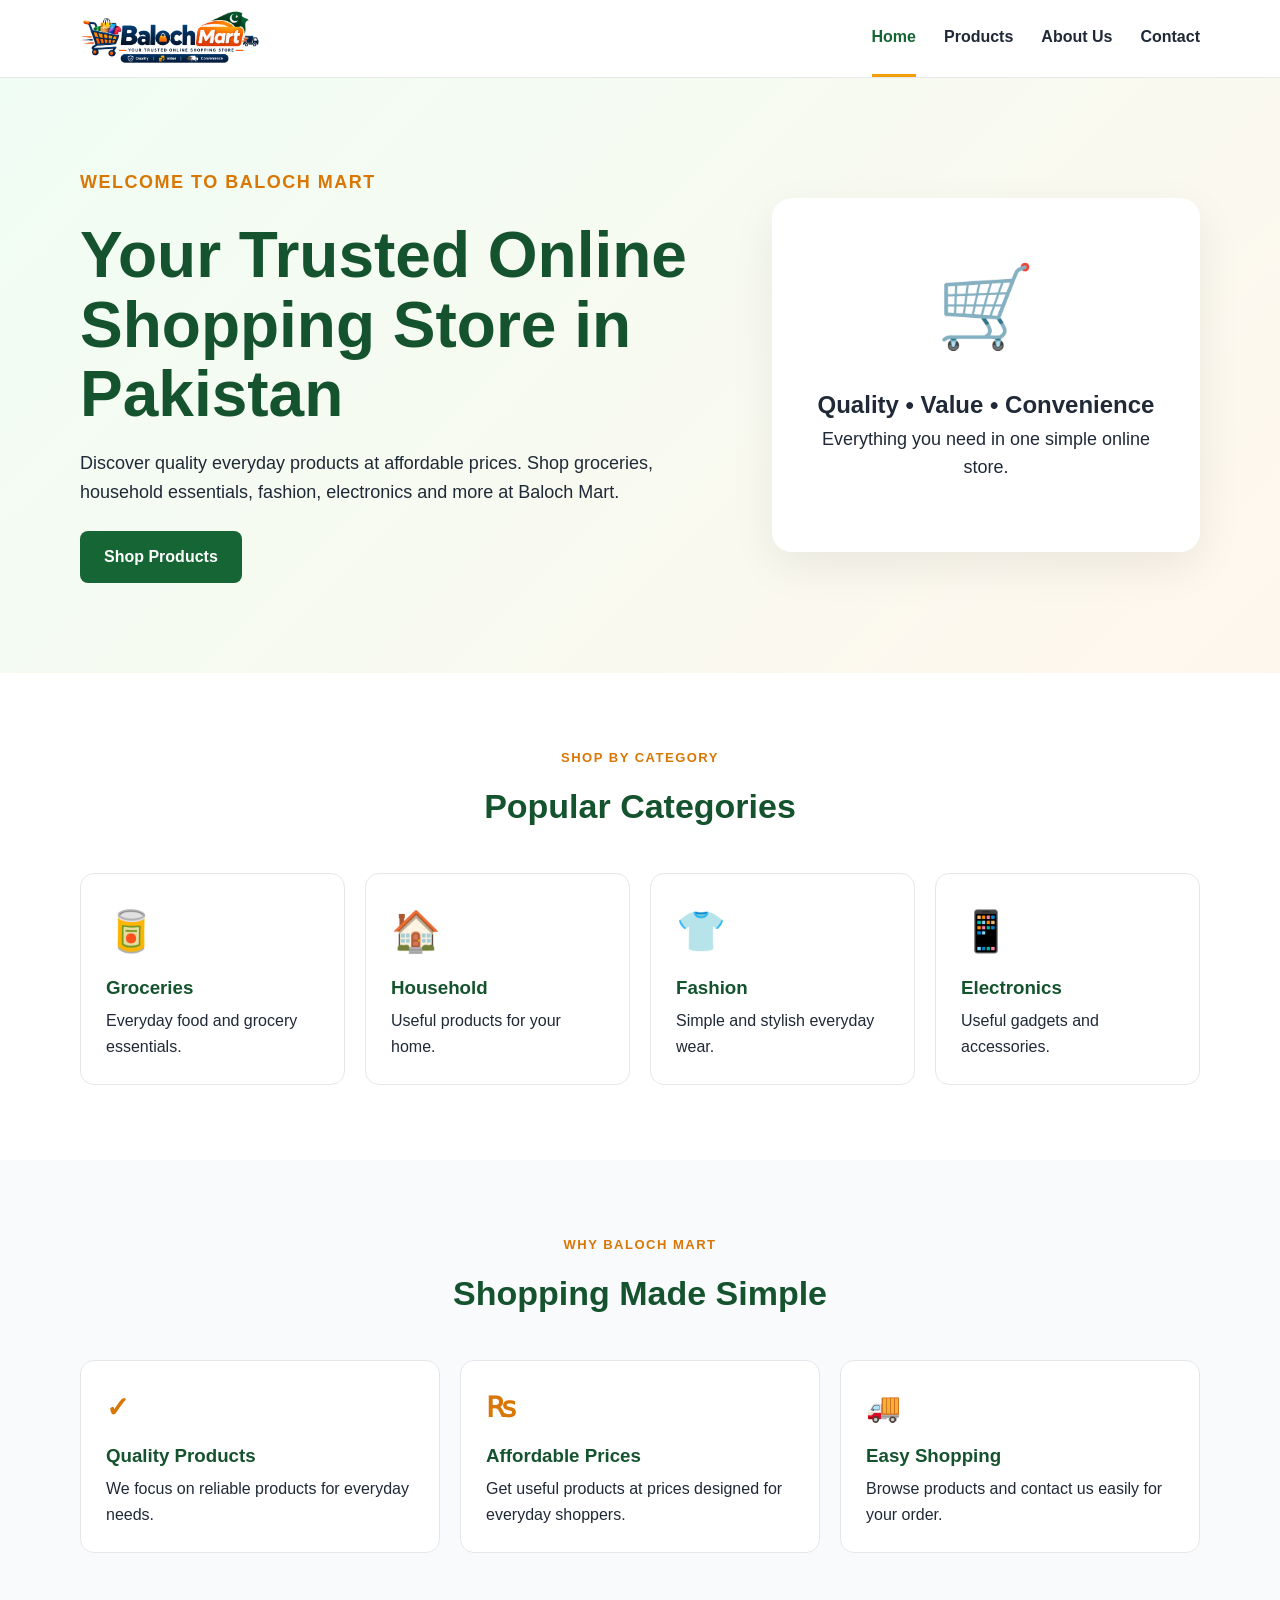
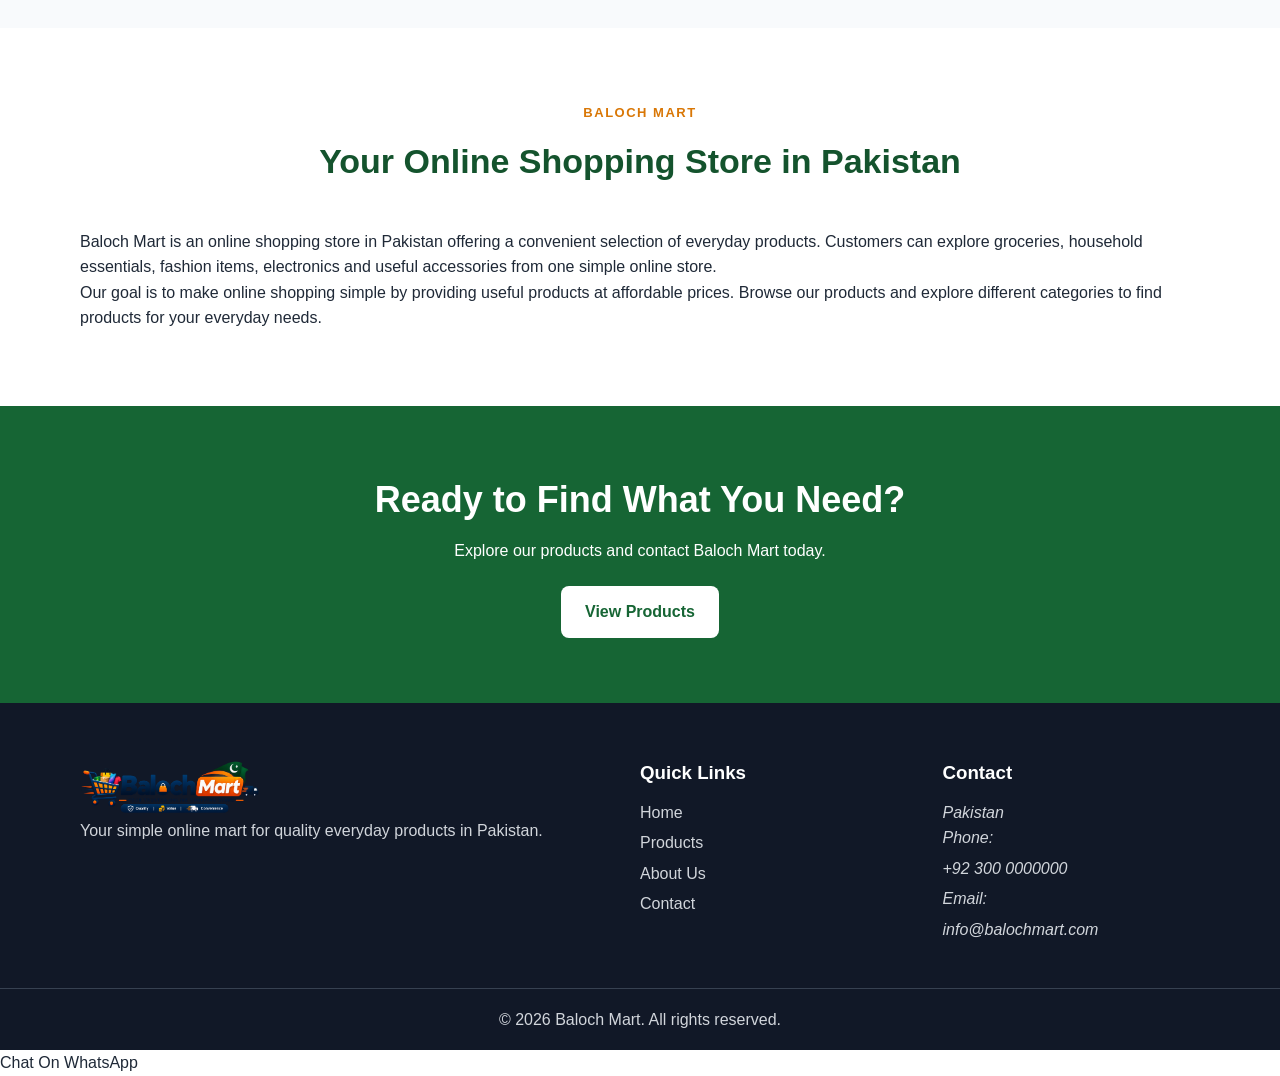
==== commit ddecad79: "Update index.html" ====
--- a/index.html
+++ b/index.html
@@ -4,7 +4,7 @@
 
 <head>
 
-```
+
 <!-- ==================================================
      BASIC SEO
 ================================================== -->
@@ -258,13 +258,13 @@
     ]
 }
 </script>
-```
+
 
 </head>
 
 <body>
 
-```
+
 <!-- ==================================================
      HEADER
 ================================================== -->
@@ -846,7 +846,7 @@
 <script
     src="js/script.js"
     defer></script>
-```
+
 
 </body>
 
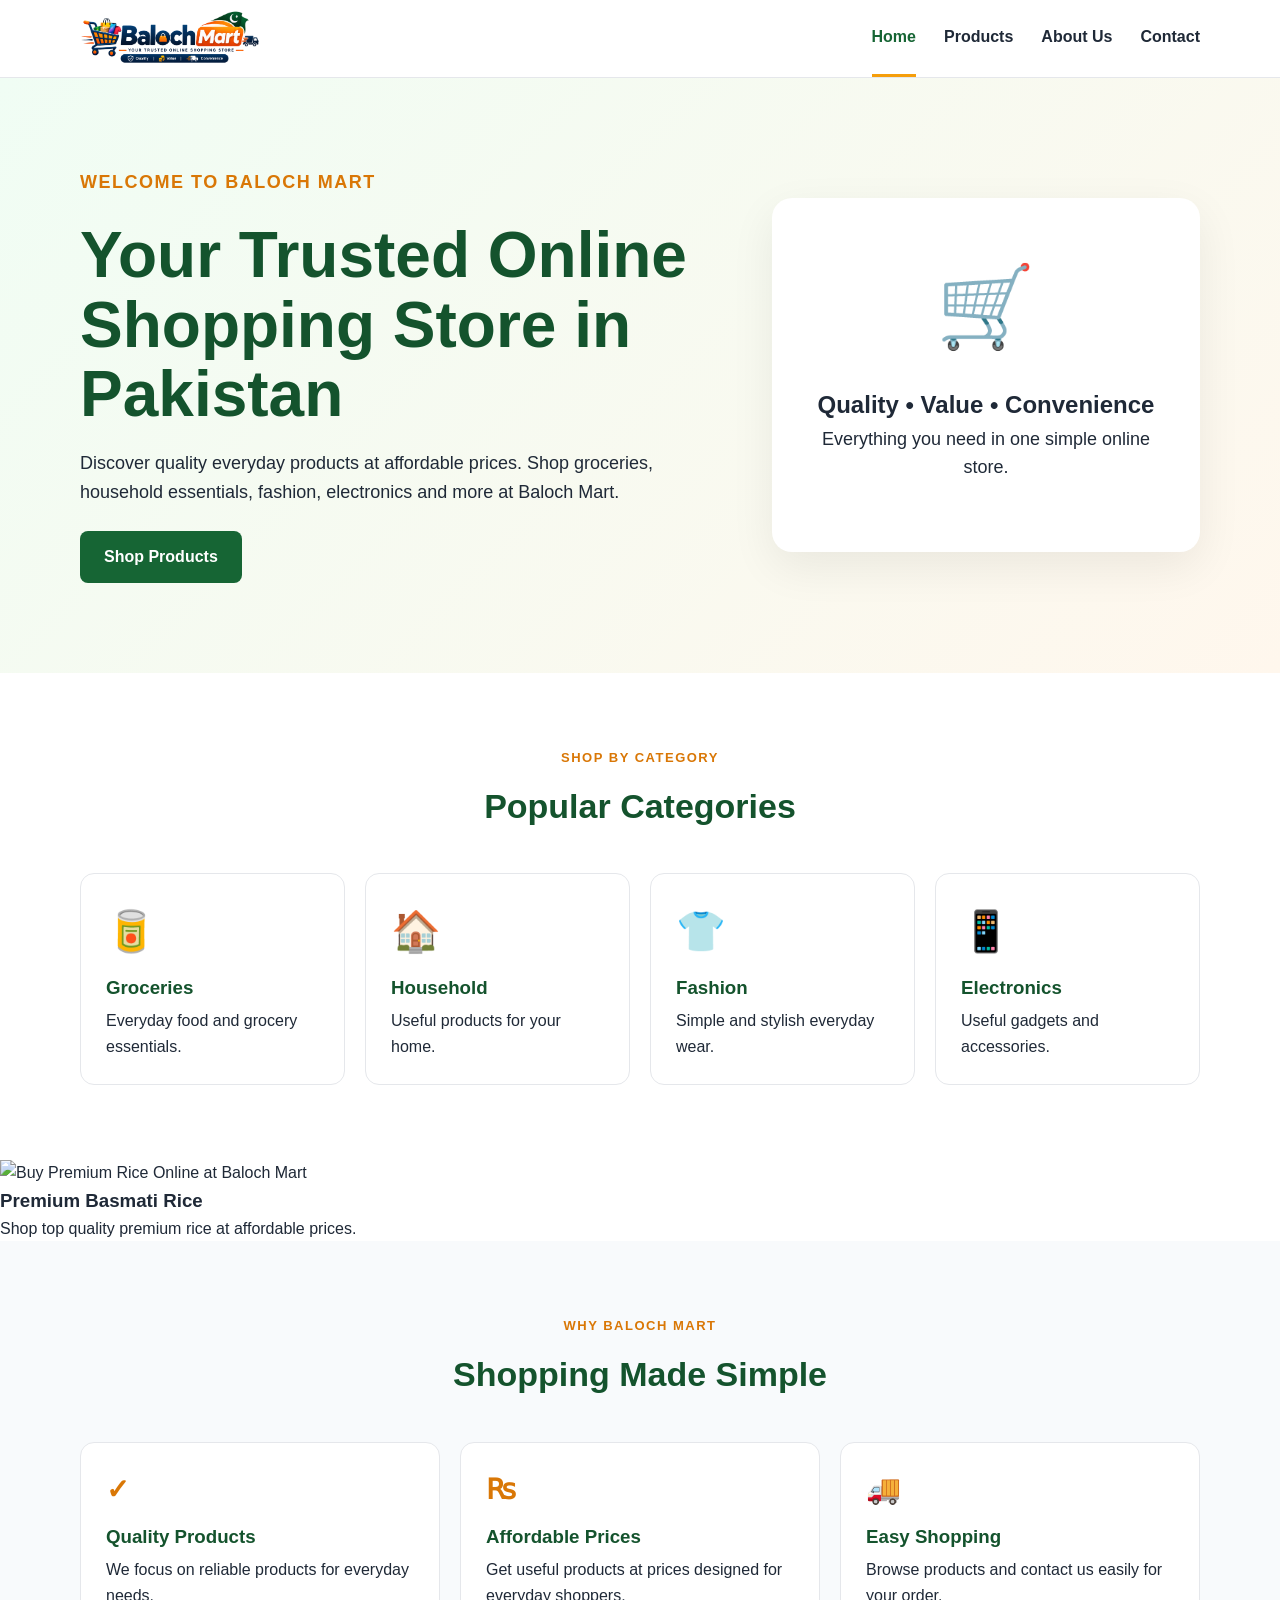
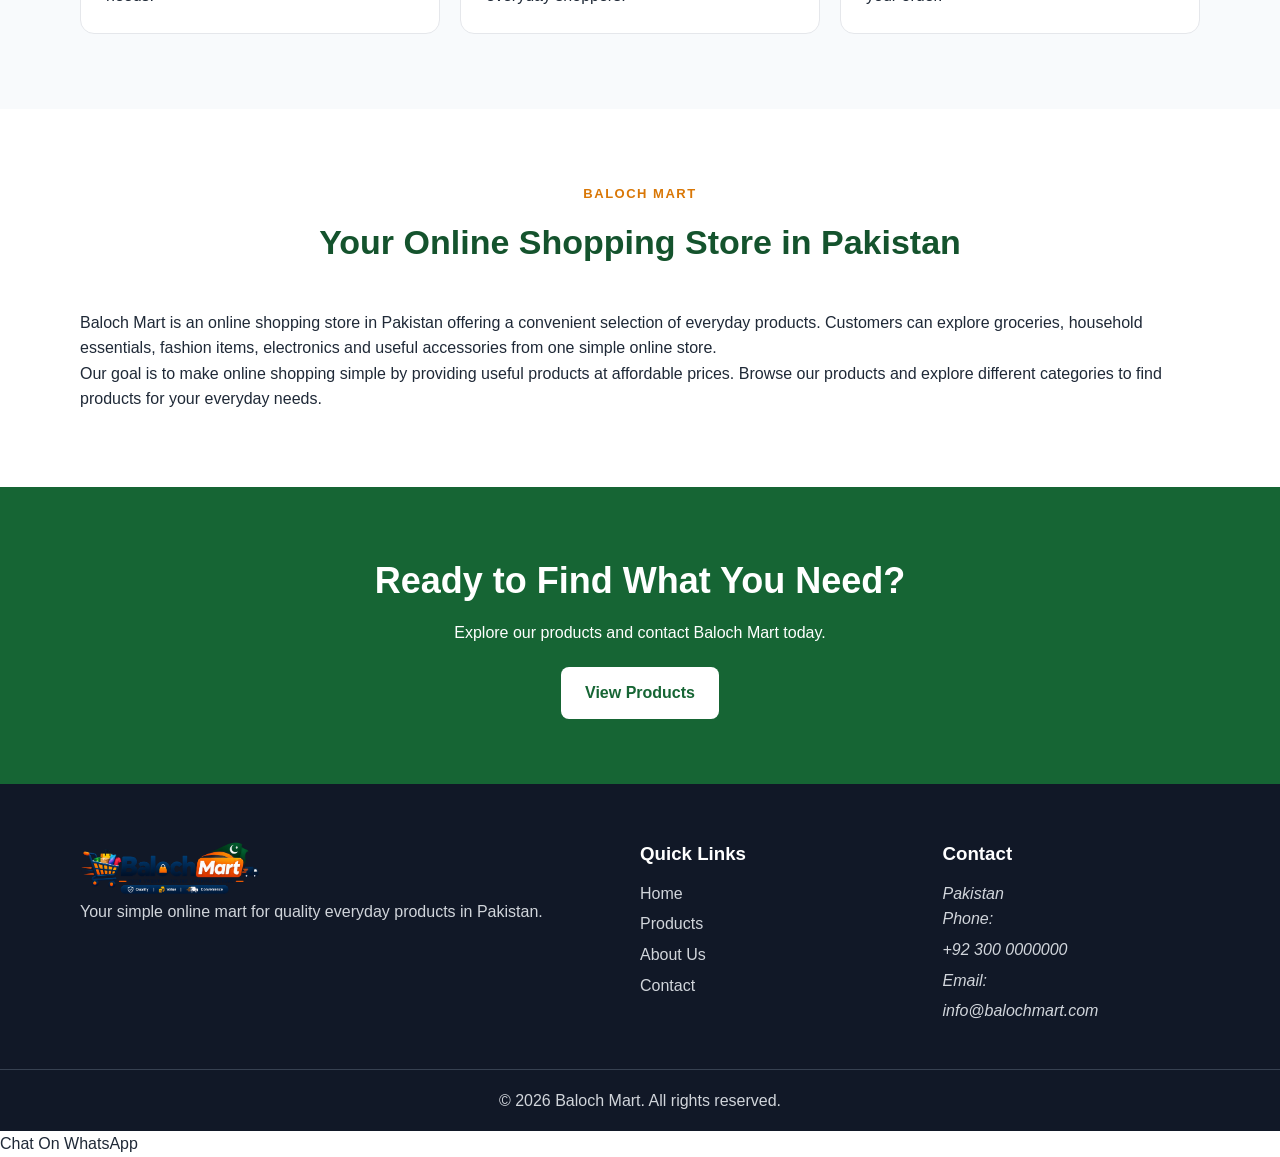
==== commit dc2ae215: "Update index.html" ====
--- a/index.html
+++ b/index.html
@@ -47,14 +47,11 @@
      FAVICON
 ================================================== -->
 
-<link rel="icon"
-      type="image/png"
-      sizes="1024x1024"
-      href="https://talibmari110-debug.github.io/balochmart/favicon.png">
-
-<link rel="apple-touch-icon"
-      sizes="1024x1024"
-      href="https://talibmari110-debug.github.io/balochmart/favicon.png">
+<!-- Standard Favicon & Google SERP Icon Tag -->
+  <link rel="icon" type="image/png" sizes="192x192" href="https://talibmari110-debug.github.io/balochmart/favicon.png">
+  
+  <!-- Apple Touch Icon (Googlebot also uses this as a fallback for high-res SERP icons) -->
+  <link rel="apple-touch-icon" sizes="180x180" href="https://talibmari110-debug.github.io/balochmart/favicon.png">
 
 
 <!-- ==================================================
@@ -537,6 +534,15 @@
          WHY BALOCH MART
     ================================================== -->
 
+
+
+     <a href="products/premium-rice.html" class="featured-product-card">
+  <img src="images/premium-rice.jpg" alt="Buy Premium Rice Online at Baloch Mart">
+  <h3>Premium Basmati Rice</h3>
+  <p>Shop top quality premium rice at affordable prices.</p>
+</a>
+     
+
     <section
         class="section light"
         aria-labelledby="why-title">
